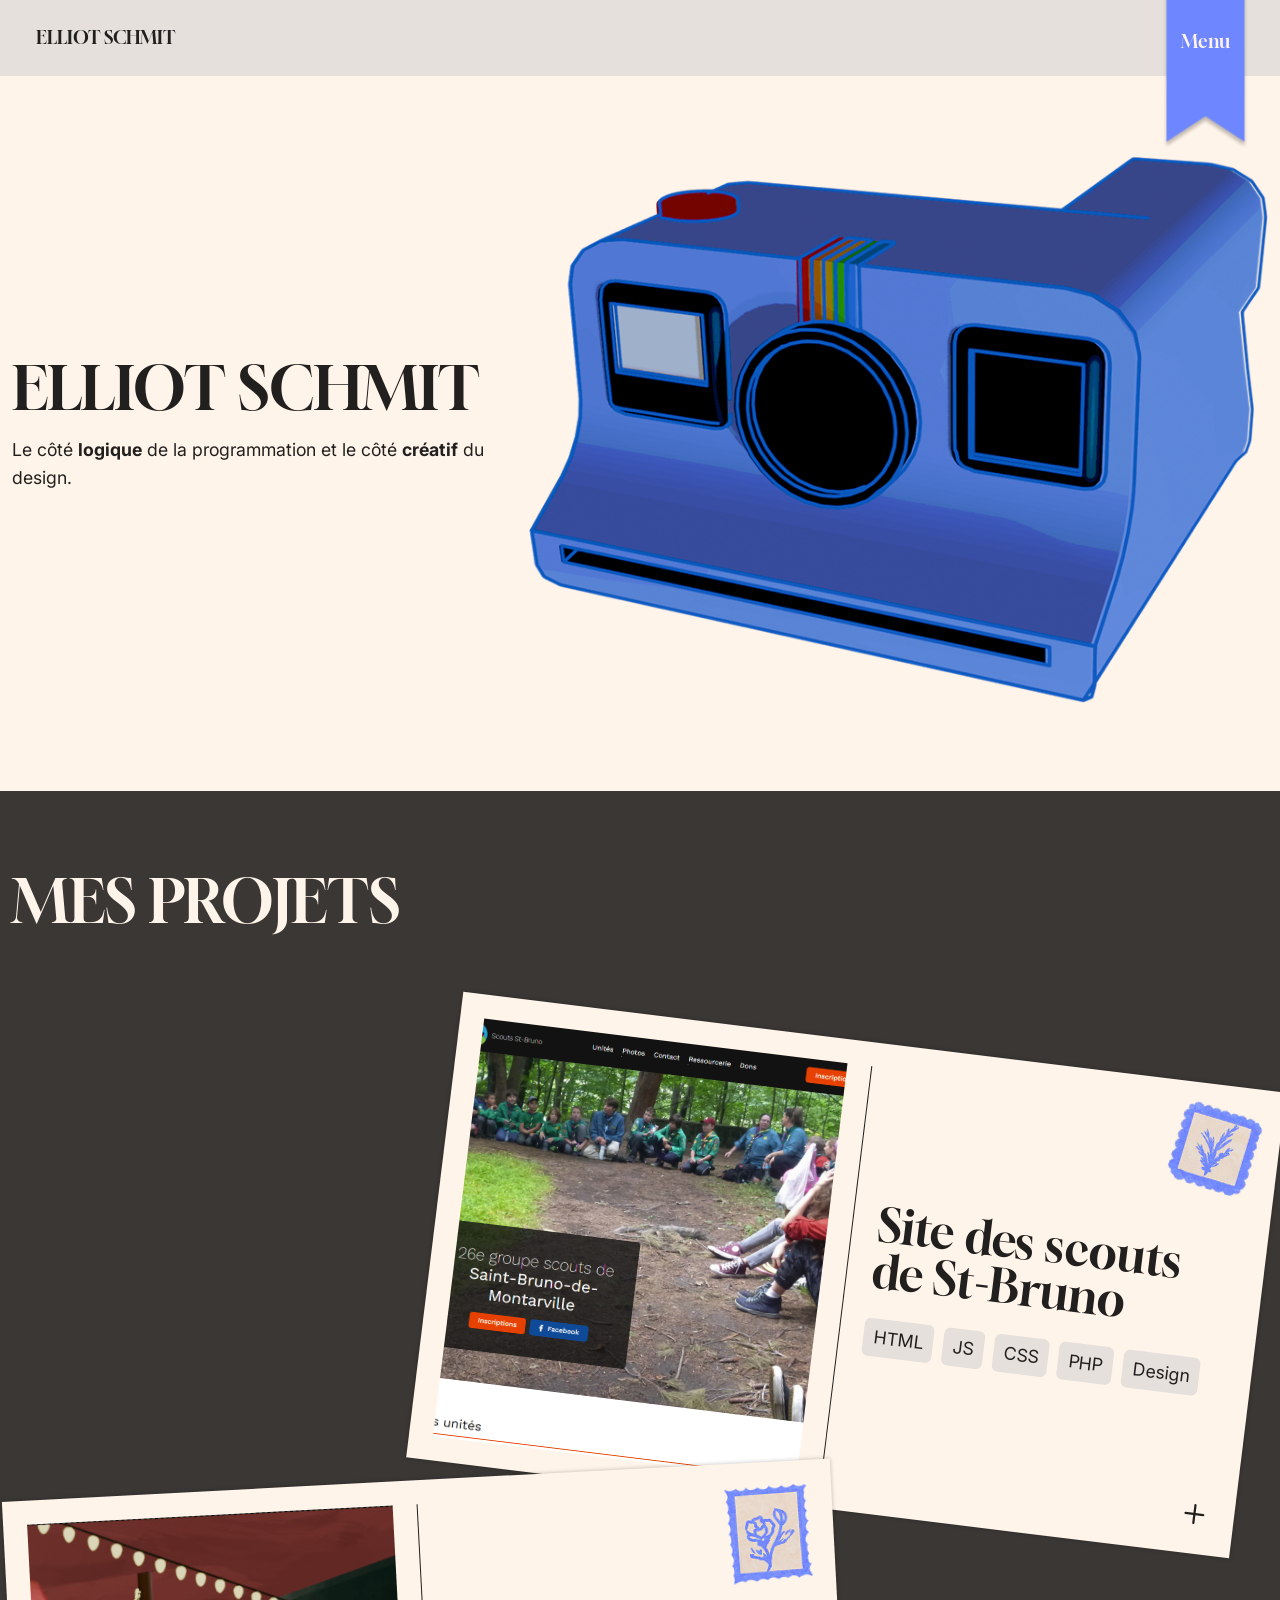
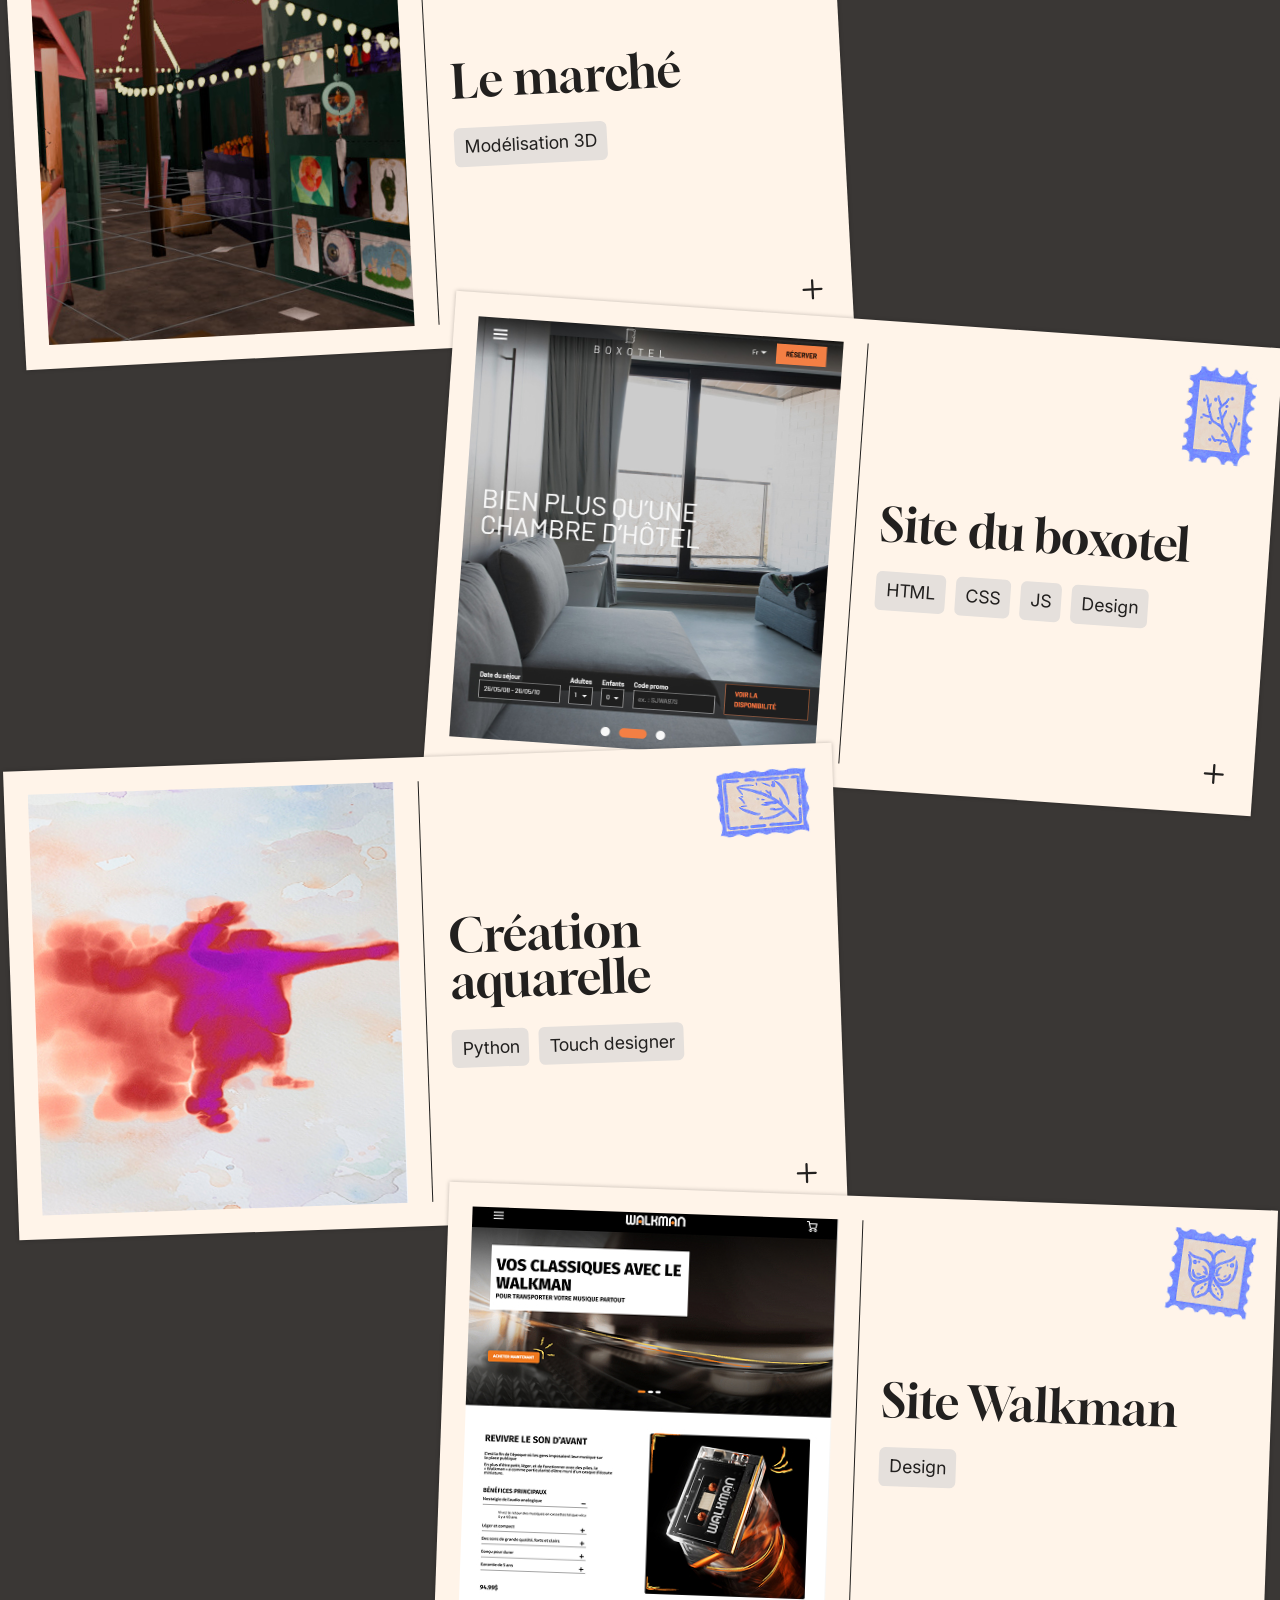
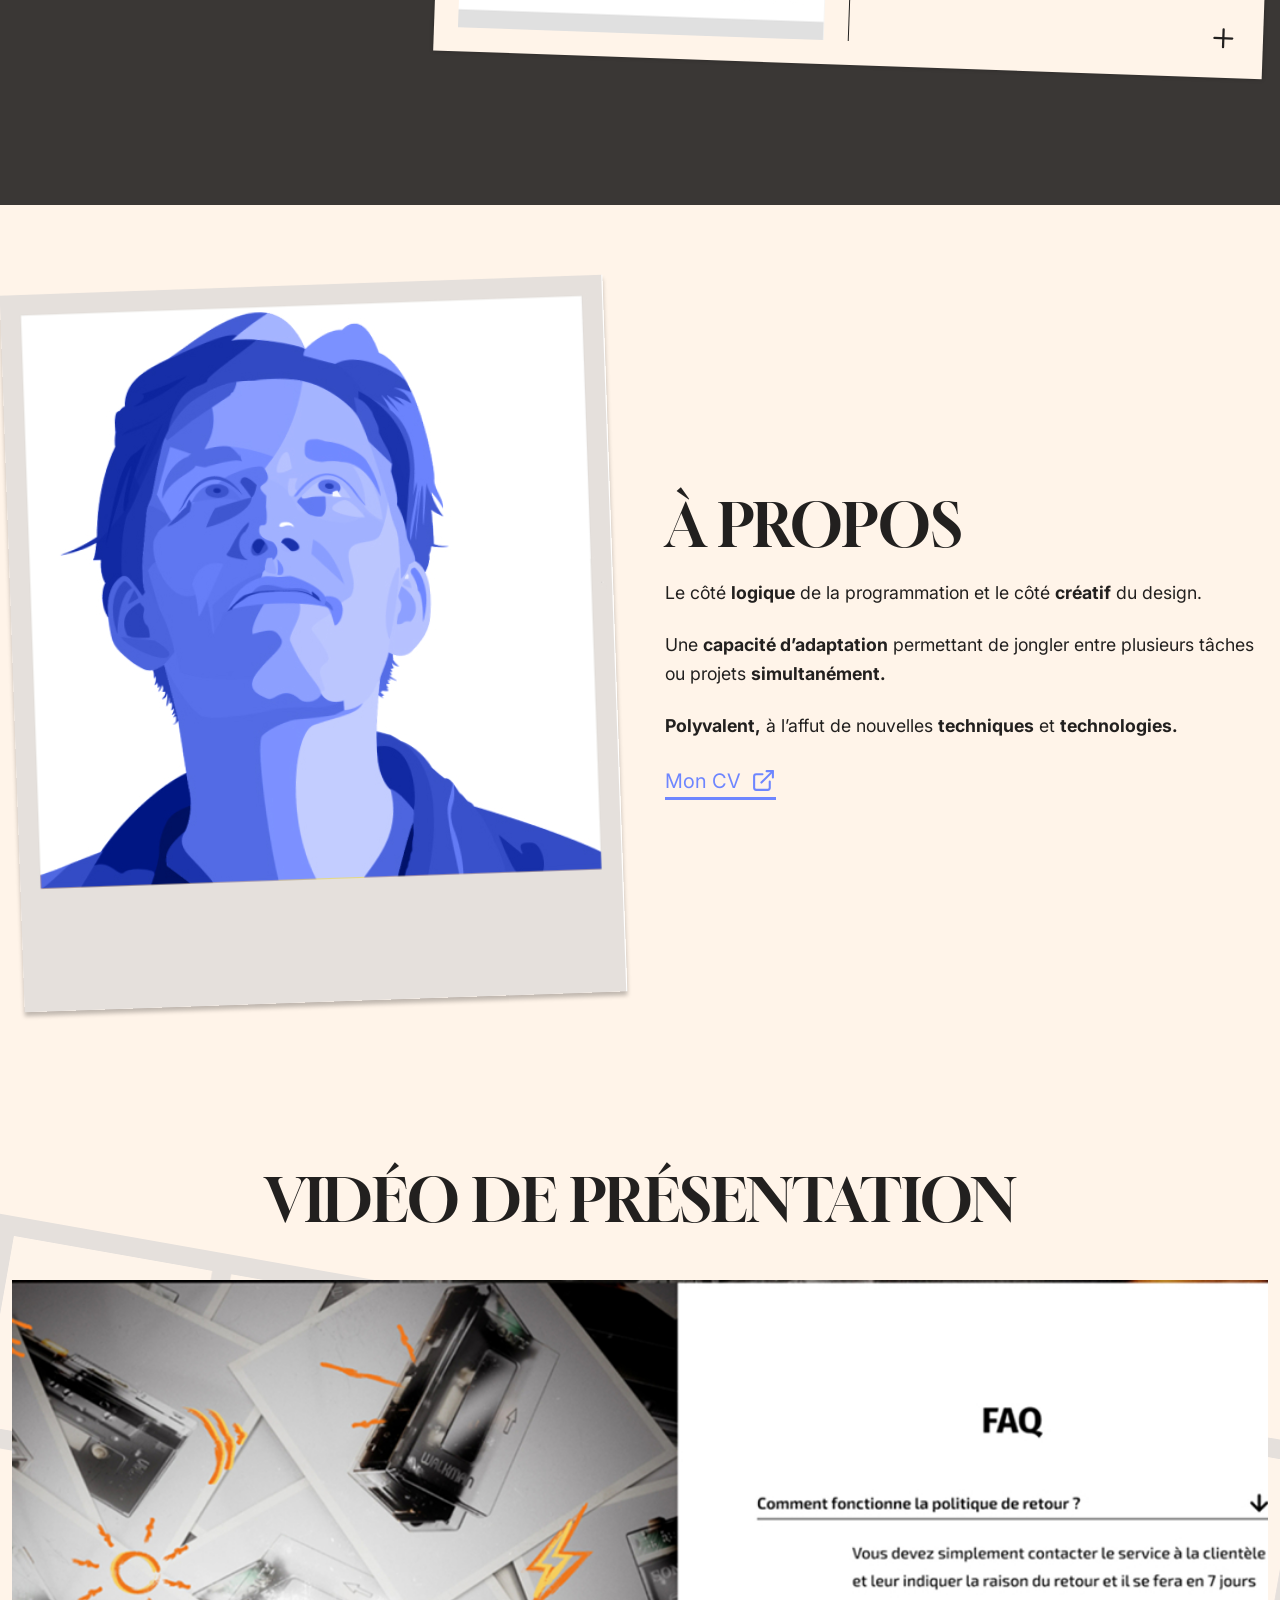
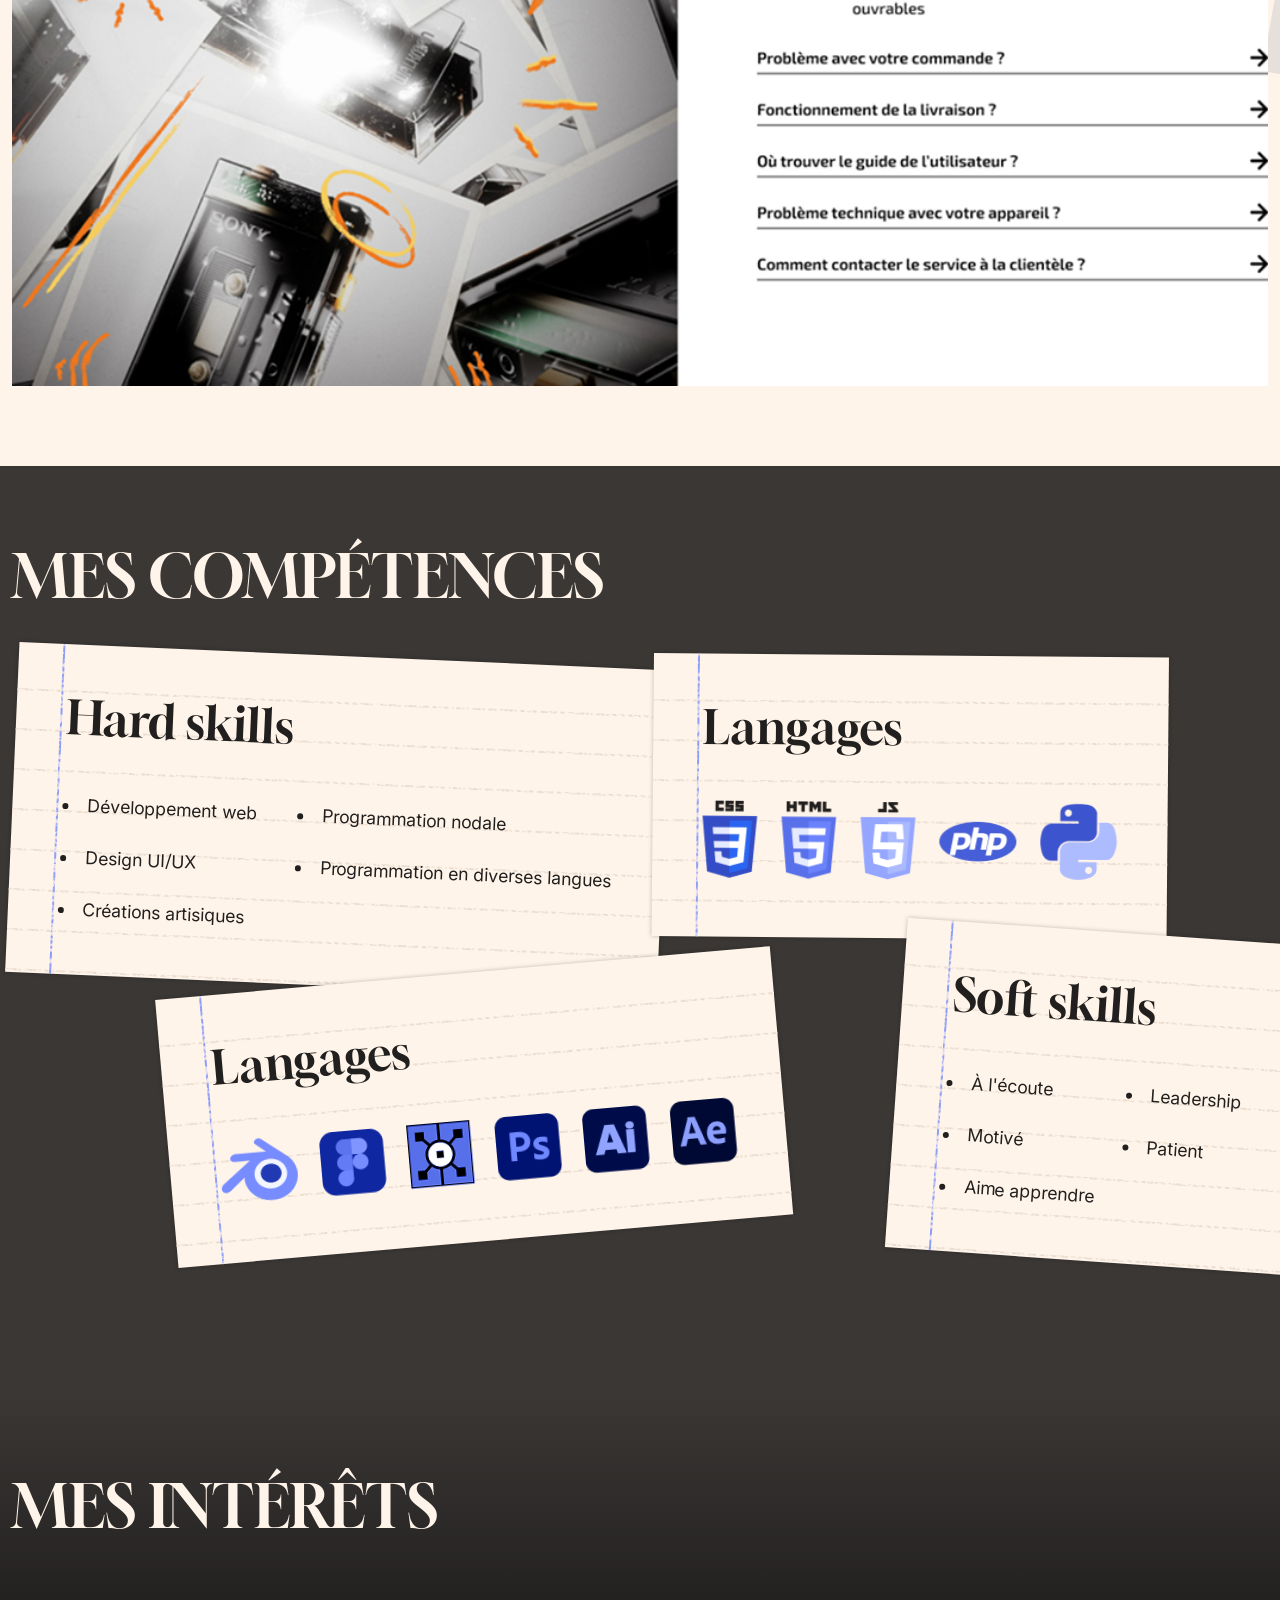
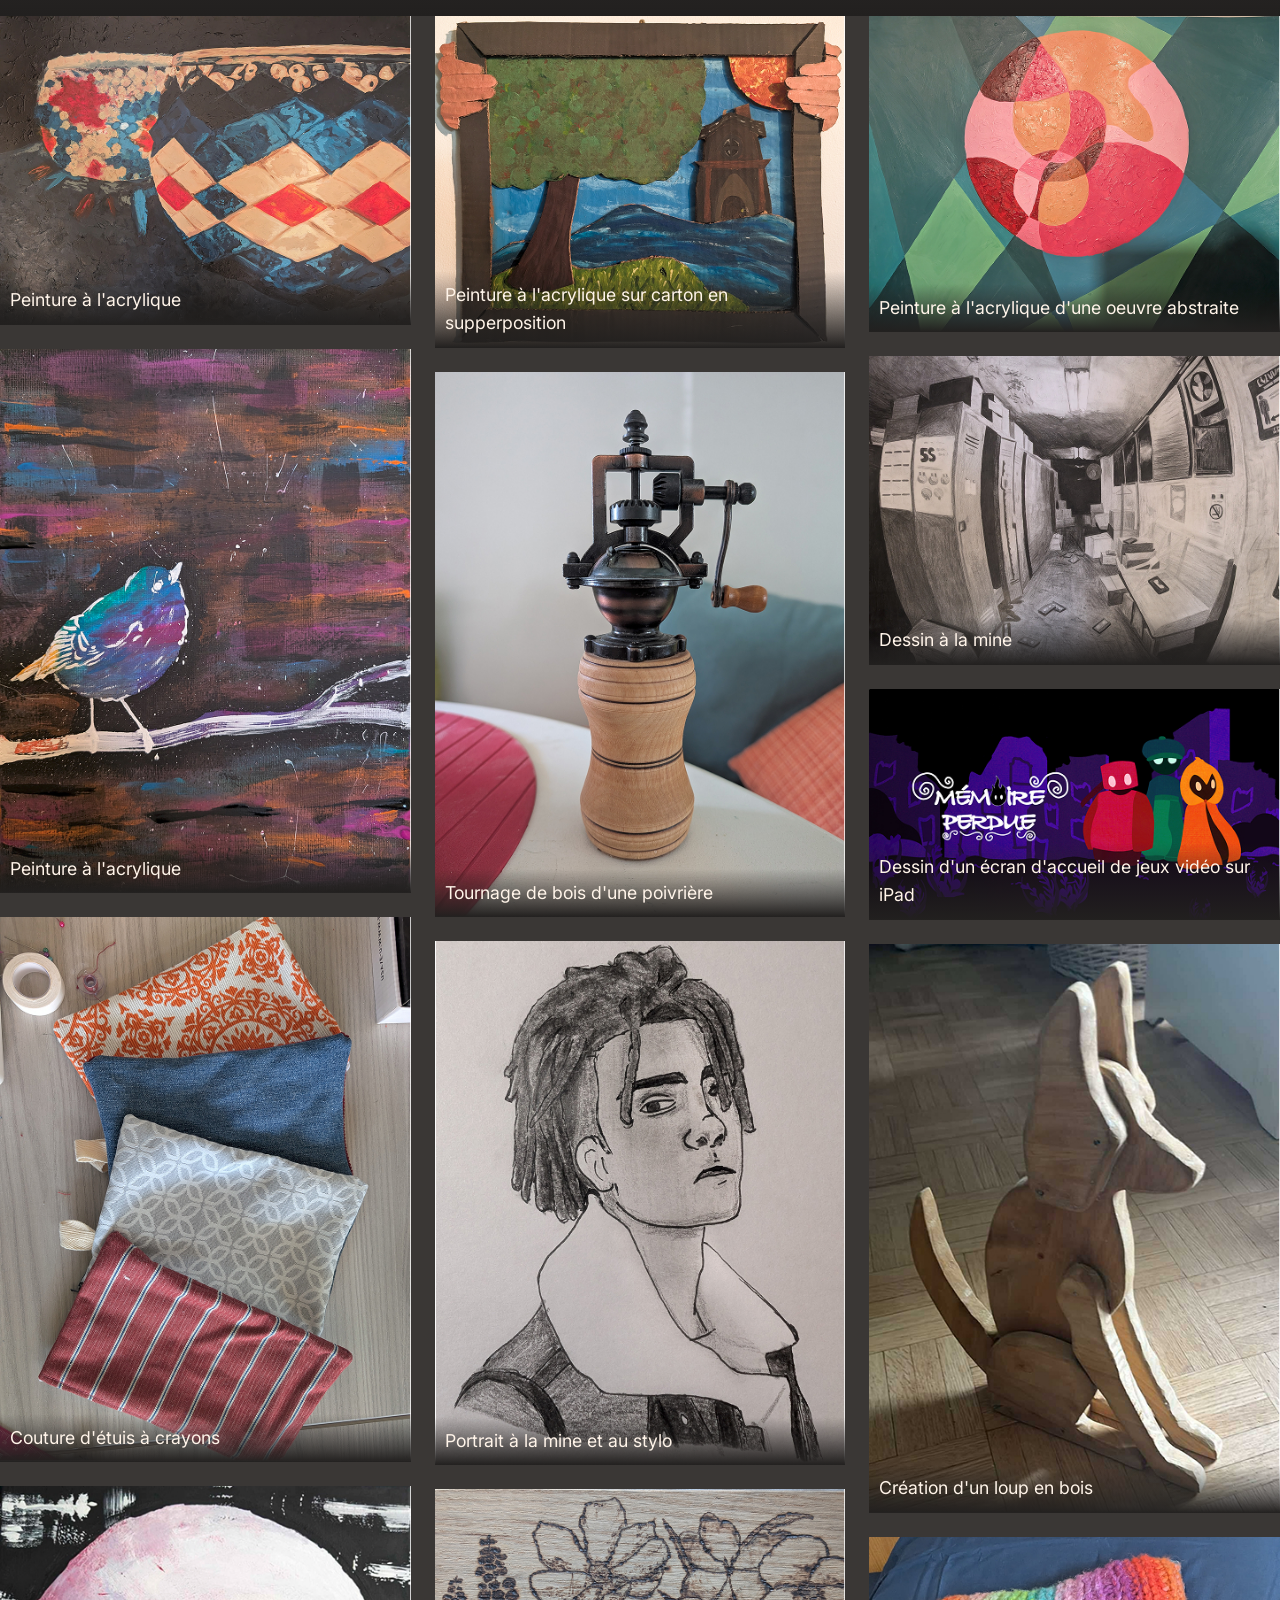
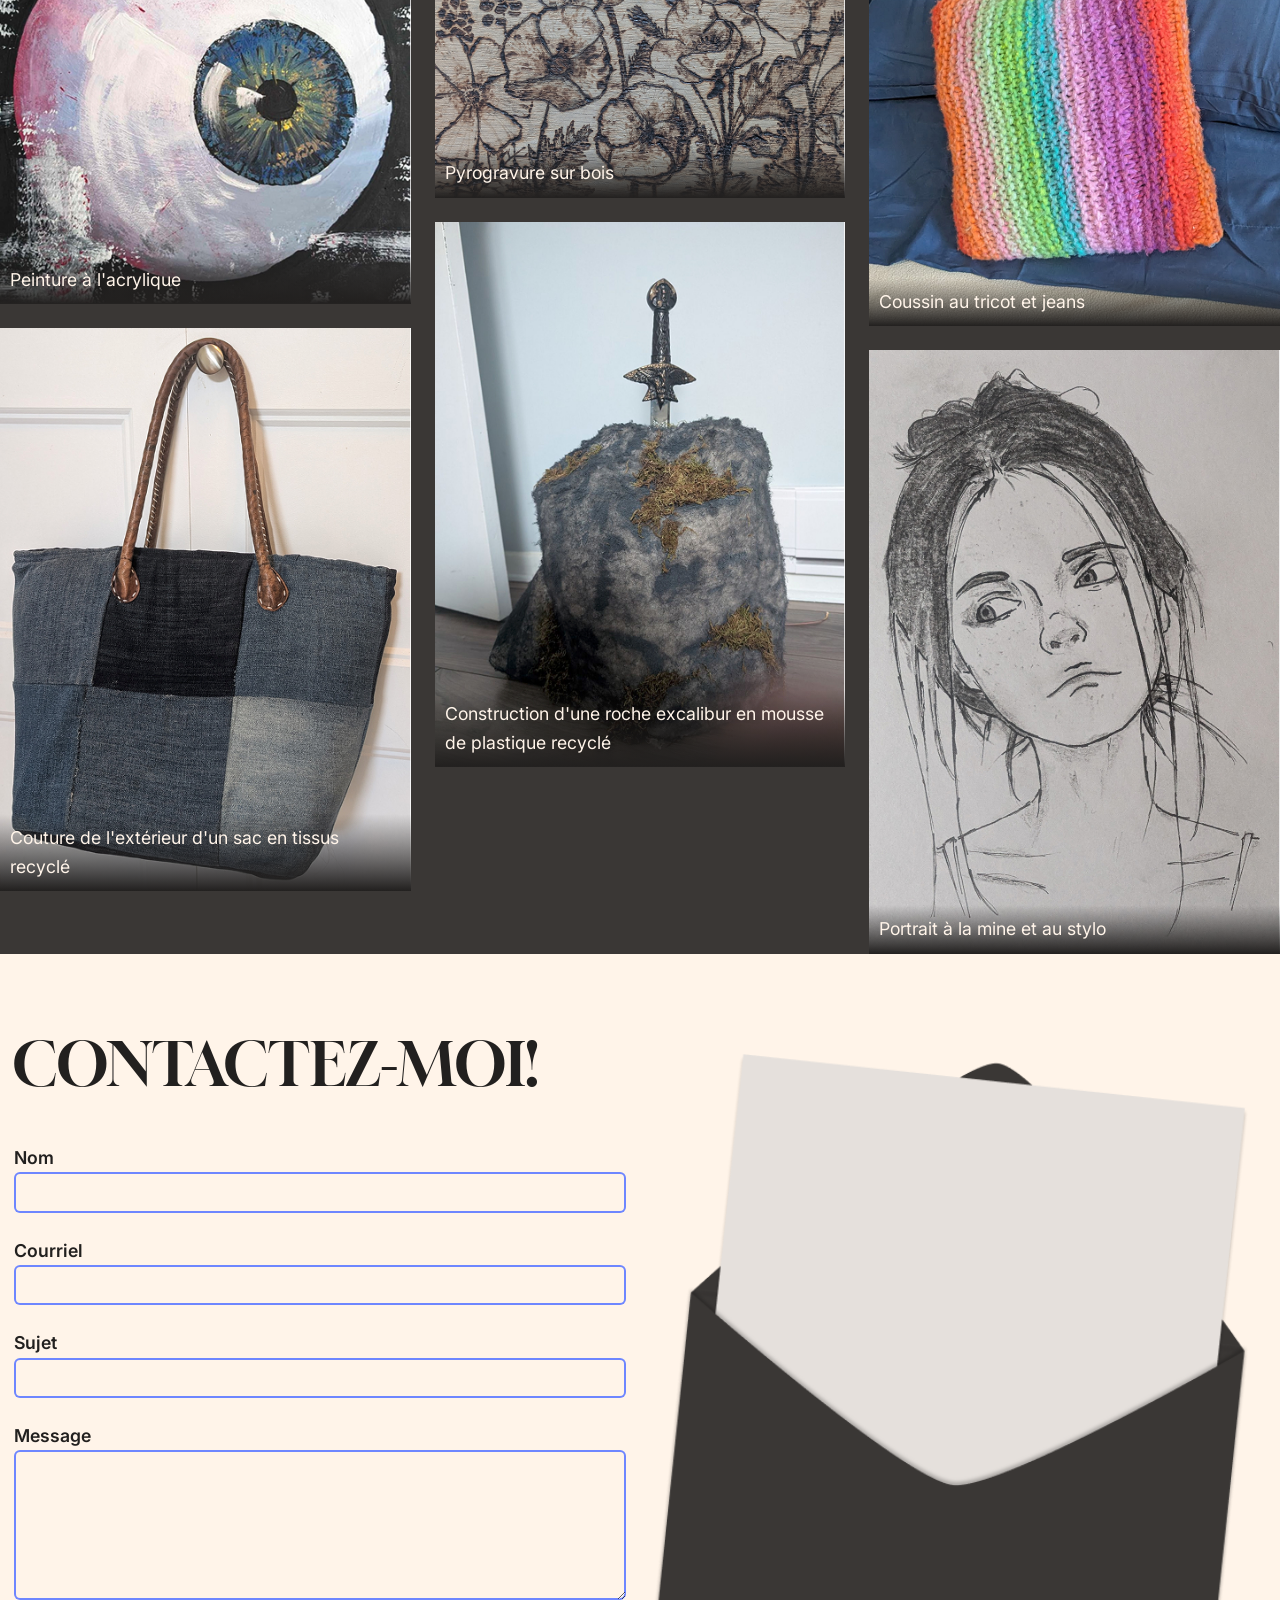
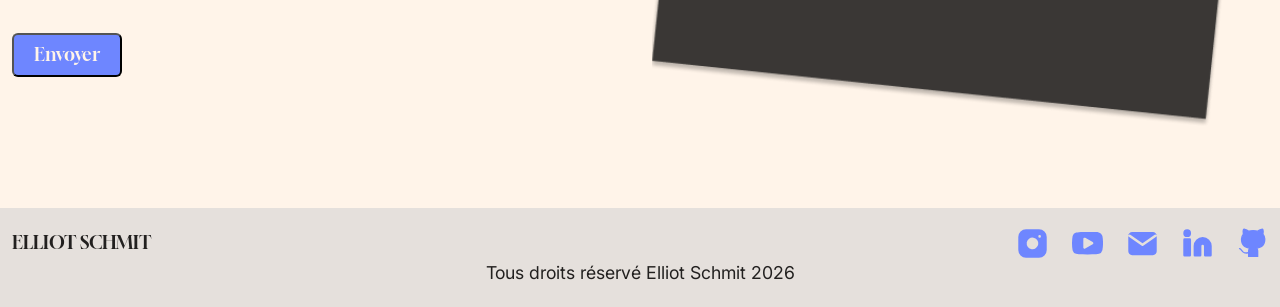
==== index.html @ b9d84710 "site alpha" ====
<!DOCTYPE html>
<html lang="fr">

<head>
    <meta charset="utf-8" />
    <meta name="viewport" content="width=device-width, initial-scale=1.0" />
    <title>Elliot Schmit</title>

    <link rel="stylesheet" href="styles/main.css" />

    <script src="scripts/main.js" defer></script>
</head>

<body>
    <header class="header" data-component="Header" data-header="fromTop">
        <div class="wrapper">
            <a href="index.html" class="logo">Elliot Schmit</a>

            <nav class="nav-primary">
                <ul class="nav">
                    <li>
                        <a href="index.html" class="nav-primary__item">Accueil</a>
                    </li>
                    <li>
                        <a href="index.html#projets" class="nav-primary__item">Mes projets</a>
                    </li>
                    <li>
                        <a href="index.html#apropos" class="nav-primary__item">À propos</a>
                    </li>

                    <li>
                        <ul class="socials">
                            <li>
                                <a href="https://www.instagram.com/elliotschmit/" target="_blank">
                                    <svg class="icon">
                                        <use href="#icon-instagram"></use>
                                    </svg>
                                    Instagram
                                </a>
                            </li>
                            <li>
                                <a href="https://youtube.com/@elliotschmit?si=RR1Z4JjvS5XWAOOx" target="_blank">
                                    <svg class="icon">
                                        <use href="#icon-youtube"></use>
                                    </svg>
                                    Youtube
                                </a>
                            </li>
                            <li>
                                <a href="https://github.com/ElliotSchmit" target="_blank">
                                    <svg class="icon">
                                        <use href="#icon-github"></use>
                                    </svg>
                                    Github
                                </a>
                            </li>
                            <li>
                                <a href="https://www.linkedin.com/in/elliot-schmit-5372b1441/" target="_blank">
                                    <svg class="icon">
                                        <use href="#icon-linkedin"></use>
                                    </svg>
                                    Linkedin
                                </a>
                            </li>
                        </ul>
                    </li>
                </ul>

                <button class="header__toggle js-toggle">
                    <div class="toggle__media">

                        <img src="assets/images/menu.png" alt="">
                    </div>
                    <div class="toggle__content">
                        <p>Menu</p>
                    </div>
                </button>
            </nav>

        </div>
    </header>
    <section class="section hero">
        <div class="wrapper">
            <div class="hero__content">
                <h1>Elliot Schmit</h1>

                <p>
                    Le côté
                    <b>logique</b>
                    de la programmation et le côté
                    <b>créatif</b>
                    du design.
                </p>
            </div>

            <div class="hero__media">
                <img src="assets/images/hero.png" alt="" />
            </div>
        </div>
    </section>

    <section id="projets" class="section section-dark projets">
        <div class="wrapper">
            <h1>Mes projets</h1>

            <div class="cards">
                <a href="#" class="card">
                    <div class="card__media">
                        <img src="assets/images/scouts-thumbnail.jpeg" alt="" />
                    </div>
                    <div class="card__content">
                        <img class="timbre" src="assets/images/timbre-1.png" alt="" />

                        <h2>Site des scouts de St-Bruno</h2>
                        <ul class="categories">
                            <li>HTML</li>
                            <li>JS</li>
                            <li>CSS</li>
                            <li>PHP</li>
                            <li>Design</li>
                        </ul>

                        <svg class="icon icon--lg">
                            <use href="#icon-plus"></use>
                        </svg>
                    </div>
                </a>

                <a href="#" class="card">
                    <div class="card__media">
                        <img src="assets/images/marche-thumbnail.jpeg" alt="" />
                    </div>
                    <div class="card__content">
                        <img class="timbre" src="assets/images/timbre-2.png" alt="" />

                        <h2>Le marché</h2>
                        <ul class="categories">
                            <li>Modélisation 3D</li>
                        </ul>

                        <svg class="icon icon--lg">
                            <use href="#icon-plus"></use>
                        </svg>
                    </div>
                </a>

                <a href="boxotel.html" class="card">
                    <div class="card__media">
                        <img src="assets/images/boxotel-thumbnail.jpeg" alt="" />
                    </div>
                    <div class="card__content">
                        <img class="timbre" src="assets/images/timbre-3.png" alt="" />

                        <h2>Site du boxotel</h2>
                        <ul class="categories">
                            <li>HTML</li>
                            <li>CSS</li>
                            <li>JS</li>
                            <li>Design</li>
                        </ul>

                        <svg class="icon icon--lg">
                            <use href="#icon-plus"></use>
                        </svg>
                    </div>
                </a>

                <a href="#" class="card">
                    <div class="card__media">
                        <img src="assets/images/aquarelle-thumbnail.jpg" alt="" />
                    </div>
                    <div class="card__content">
                        <img class="timbre" src="assets/images/timbre-4.png" alt="" />

                        <h2>Création aquarelle</h2>
                        <ul class="categories">
                            <li>Python</li>
                            <li>Touch designer</li>
                        </ul>

                        <svg class="icon icon--lg">
                            <use href="#icon-plus"></use>
                        </svg>
                    </div>
                </a>

                <a href="#" class="card">
                    <div class="card__media">
                        <img src="assets/images/walkman-thumbnail.jpg" alt="" />
                    </div>
                    <div class="card__content">
                        <img class="timbre" src="assets/images/timbre-5.png" alt="" />

                        <h2>Site Walkman</h2>
                        <ul class="categories">
                            <li>Design</li>
                        </ul>

                        <svg class="icon icon--lg">
                            <use href="#icon-plus"></use>
                        </svg>
                    </div>
                </a>
            </div>
        </div>
    </section>

    <section id="apropos" class="section apropos">
        <div class="wrapper">
            <div class="apropos__media">
                <img src="assets/images/apropos.jpg" alt="" />
            </div>
            <div class="apropos__content">
                <h1>À propos</h1>
                <p>
                    Le côté
                    <b>logique</b>
                    de la programmation et le côté
                    <b>créatif</b>
                    du design.
                </p>
                <p>
                    Une
                    <b>capacité d’adaptation</b>
                    permettant de jongler entre plusieurs tâches ou projets
                    <b>simultanément.</b>
                </p>
                <p>
                    <b>Polyvalent,</b>
                    à l’affut de nouvelles
                    <b>techniques</b>
                    et
                    <b>technologies.</b>
                </p>

                <a href="assets/documents/cv-elliot-schmit.pdf" download target="_blank" class="link">
                    Mon CV
                    <svg class="icon icon--md">
                        <use href="#icon-external-link"></use>
                    </svg>
                </a>
            </div>
        </div>
    </section>

    <section class="section presentation">
        <div class="wrapper">
            <h1>Vidéo de présentation</h1>
            <div class="video" data-component="YouTube" data-video-id="Em124IdaC-M">
                <div class="video__media js-video">
                    <img class="js-poster" src="assets/images/presentation.jpg" alt="Vidéo de présentation" />

                    <svg class="icon icon--xl">
                        <use href="#icon-play"></use>
                    </svg>
                </div>
            </div>
        </div>
        <img class="film" src="assets/images/film.jpg" alt="" />
    </section>

    <section class="section section-dark competences">
        <div class="wrapper">
            <h1>Mes compétences</h1>

            <div class="cards">
                <div class="card">
                    <h2>Hard skills</h2>
                    <ul>
                        <li>Développement web</li>
                        <li>Programmation nodale</li>
                        <li>Design UI/UX</li>
                        <li>Programmation en diverses langues</li>
                        <li>Créations artisiques</li>
                    </ul>
                </div>

                <div class="card">
                    <h2>Langages</h2>
                    <ul>
                        <li><img src="assets/images/css.png" alt="Css" /></li>
                        <li><img src="assets/images/html.png" alt="Html" /></li>
                        <li><img src="assets/images/js.png" alt="Js" /></li>
                        <li><img src="assets/images/php.png" alt="Php" /></li>
                        <li><img src="assets/images/python.png" alt="Python" /></li>
                    </ul>
                </div>

                <div class="card">
                    <h2>Langages</h2>
                    <ul>
                        <li><img src="assets/images/blender.png" alt="Blender" /></li>
                        <li><img src="assets/images/figma.png" alt="Figma" /></li>
                        <li><img src="assets/images/touchdesigner.png" alt="Touch Designer" /></li>
                        <li><img src="assets/images/photoshop.png" alt="Photoshop" /></li>
                        <li><img src="assets/images/illustrator.png" alt="Illustrator" /></li>
                        <li><img src="assets/images/aftereffects.png" alt="After effects" /></li>
                    </ul>
                </div>

                <div class="card">
                    <h2>Soft skills</h2>
                    <ul>
                        <li>À l'écoute</li>
                        <li>Leadership</li>
                        <li>Motivé</li>
                        <li>Patient</li>
                        <li>Aime apprendre</li>
                    </ul>
                </div>
            </div>
        </div>
    </section>

    <section class="section-dark interets">
        <div class="section interets__content">
            <div class="wrapper">
                <h1>Mes intérêts</h1>
            </div>
        </div>

        <div class="oeuvres-grid">
            <div class="oeuvres-col">
                <div class="oeuvre">
                    <img src="assets/images/chandelles.jpg" alt="Chandelles en mosaïques" />
                    <p>Peinture à l'acrylique</p>
                </div>
                <div class="oeuvre">
                    <img src="assets/images/oiseau.jpg" alt="Oiseau" />
                    <p>Peinture à l'acrylique</p>
                </div>
                <div class="oeuvre">
                    <img src="assets/images/etuis.jpg" alt="" />
                    <p>Couture d'étuis à crayons</p>
                </div>
                <div class="oeuvre">
                    <img src="assets/images/oeil.jpg" alt="Oeil" />
                    <p>Peinture à l'acrylique</p>
                </div>
                <div class="oeuvre">
                    <img src="assets/images/sac.jpg" alt="" />
                    <p>Couture de l'extérieur d'un sac en tissus recyclé</p>
                </div>
            </div>
            <div class="oeuvres-col">
                <div class="oeuvre">
                    <img src="assets/images/abre.jpg" alt="Arbre, eau et maison" />
                    <p>Peinture à l'acrylique sur carton en supperposition</p>
                </div>
                <div class="oeuvre">
                    <img src="assets/images/poivriere.jpg" alt="" />
                    <p>Tournage de bois d'une poivrière</p>
                </div>
                <div class="oeuvre">
                    <img src="assets/images/portrait1.jpg" alt="" />
                    <p>Portrait à la mine et au stylo</p>
                </div>
                <div class="oeuvre">
                    <img src="assets/images/fleurs.jpg" alt="Quelques fleurs" />
                    <p>Pyrogravure sur bois</p>
                </div>
                <div class="oeuvre">
                    <img src="assets/images/excalibur.jpg" alt="" />
                    <p>Construction d'une roche excalibur en mousse de plastique recyclé</p>
                </div>
            </div>
            <div class="oeuvres-col">
                <div class="oeuvre">
                    <img src="assets/images/abstraite.jpg" alt="" />
                    <p>Peinture à l'acrylique d'une oeuvre abstraite</p>
                </div>
                <div class="oeuvre">
                    <img src="assets/images/corridor.jpg" alt="Corridor d'école avec effet judas" />
                    <p>Dessin à la mine</p>
                </div>
                <div class="oeuvre">
                    <img src="assets/images/memoire-perdue.jpg" alt="Personnages et fond ville abandonée" />
                    <p>Dessin d'un écran d'accueil de jeux vidéo sur iPad</p>
                </div>
                <div class="oeuvre">
                    <img src="assets/images/loup.jpg" alt="" />
                    <p>Création d'un loup en bois</p>
                </div>
                <div class="oeuvre">
                    <img src="assets/images/coussin.jpg" alt="" />
                    <p>Coussin au tricot et jeans</p>
                </div>
                <div class="oeuvre">
                    <img src="assets/images/portrait2.jpg" alt="" />
                    <p>Portrait à la mine et au stylo</p>
                </div>
            </div>
        </div>
    </section>

    <section class="section contact">
        <div class="wrapper">
            <div class="contact__content">
                <h1>Contactez-moi!</h1>

                <form action="mailto:schmit0709@gmail.com" method="post" class="form" autocomplete="off" data-component="Form">
                    <div class="form__body">
                        <fieldset class="grid">
                            <div class="input">
                                <label class="input__label" for="fullname">Nom</label>
                                <p class="input__error">Veuillez remplir ce champ</p>
                                <input class="input__element" type="text" name="fullname" id="fullname" required />
                            </div>
                            <div class="input">
                                <label class="input__label" for="email">Courriel</label>
                                <p class="input__error">Ce format n'est pas valide</p>
                                <input class="input__element" type="email" name="email" id="email" required />
                            </div>
                            <div class="input">
                                <label class="input__label" for="subject">Sujet</label>
                                <p class="input__error">Veuillez remplir ce champ</p>
                                <input class="input__element" type="text" name="subject" id="subject" required />
                            </div>
                            <div class="input textarea u-grid-fullwidth">
                                <label class="input__label" for="comment">Message</label>
                                <p class="input__error">Veuillez remplir ce champ</p>
                                <textarea class="input__element" name="comment" id="comment" required></textarea>
                            </div>
                        </fieldset>

                        <div class="form__confirmation">
                            <p>Votre formulaire a bien été envoyé.</p>
                        </div>

                        <footer class="form__footer">
                            <button class="btn">Envoyer</button>
                        </footer>
                    </div>
                </form>
            </div>
            <div class="contact__media">
                <img src="assets/images/envelope.png" alt="" />
            </div>
        </div>
    </section>

    <footer class="footer">
        <div class="wrapper">
            <div class="footer__content">
                <a href="index.html" class="logo">Elliot Schmit</a>
                <ul class="socials">
                    <li><a href="https://www.instagram.com/elliotschmit/" target="_blank"><svg class="icon icon--lg">
                                <use href="#icon-instagram"></use>
                            </svg></a></li>
                    <li><a href="https://youtube.com/@elliotschmit?si=RR1Z4JjvS5XWAOOx" target="_blank"><svg class="icon icon--lg">
                                <use href="#icon-youtube"></use>
                            </svg></a></li>
                    <li><a href="mailto:schmit0709@gmail.com"><svg class="icon icon--lg">
                                <use href="#icon-mail"></use>
                            </svg></a></li>
                    <li><a href="https://www.linkedin.com/in/elliot-schmit-5372b1441/" target="_blank"><svg class="icon icon--lg">
                                <use href="#icon-linkedin"></use>
                            </svg></a></li>
                    <li><a href="https://github.com/ElliotSchmit" target="_blank"><svg class="icon icon--lg">
                                <use href="#icon-github"></use>
                            </svg></a></li>
                </ul>
            </div>

            <p>Tous droits réservé Elliot Schmit 2026</p>
        </div>
    </footer>

</body>

</html>
---- styles/main.css ----
@charset "UTF-8";
@import url("https://fonts.googleapis.com/css2?family=Gloock&family=Inter:ital,opsz,wght@0,14..32,100..900;1,14..32,100..900&display=swap");
/* ==========================================================================
   cover / tools
   ========================================================================== */
/* ==========================================================================
   cover / typo
   ========================================================================== */
/* ==========================================================================
   COLORS / SETTINGS
   ========================================================================== */
:root {
  --color-white: #fff4e9;
  --color-black: #22201f;
  --color-primary: #6e86ff;
  --color-bg-dark: #3a3735;
  --color-bg-secondary: #e5e0dc;
}

/* ==========================================================================
   easing / settings
   ========================================================================== */
/* ==========================================================================
   FONTS / SETTINGS
   ========================================================================== */
:root {
  --font-primary: 'Inter', sans-serif;
  --font-secondary: 'Gloock', serif;
  --font-size-content: clamp(1rem, 0.21vw + 0.94rem, 1.13rem);
  --font-size-h1: clamp(2.5rem, 2.5vw + 1.75rem, 4rem);
  --font-size-h2: clamp(1.88rem, 2.08vw + 1.25rem, 3.13rem);
}

/* ==========================================================================
   DIMENSIONS / SETTINGS
   ========================================================================== */
:root {
  --spacing-xs: 5px;
  --spacing-sm: 10px;
  --spacing-md: 24px;
  --spacing-lg: 50px;
  --spacing-xl: 100px;
  --spacing-xxl: 220px;
}

/*! normalize.css v8.0.1 | MIT License | github.com/necolas/normalize.css */
/* Document
   ========================================================================== */
/**
 * 1. Correct the line height in all browsers.
 * 2. Prevent adjustments of font size after orientation changes in iOS.
 */
html {
  line-height: 1.15; /* 1 */
  -webkit-text-size-adjust: 100%; /* 2 */
}

/* Sections
     ========================================================================== */
/**
   * Remove the margin in all browsers.
   */
body {
  margin: 0;
}

/**
   * Render the `main` element consistently in IE.
   */
main {
  display: block;
}

/**
   * Correct the font size and margin on `h1` elements within `section` and
   * `article` contexts in Chrome, Firefox, and Safari.
   */
h1 {
  font-size: 2em;
  margin: 0.67em 0;
}

/* Grouping content
     ========================================================================== */
/**
   * 1. Add the correct box sizing in Firefox.
   * 2. Show the overflow in Edge and IE.
   */
hr {
  box-sizing: content-box; /* 1 */
  height: 0; /* 1 */
  overflow: visible; /* 2 */
}

/**
   * 1. Correct the inheritance and scaling of font size in all browsers.
   * 2. Correct the odd `em` font sizing in all browsers.
   */
pre {
  font-family: monospace, monospace; /* 1 */
  font-size: 1em; /* 2 */
}

/* Text-level semantics
     ========================================================================== */
/**
   * Remove the gray background on active links in IE 10.
   */
a {
  background-color: transparent;
}

/**
   * 1. Remove the bottom border in Chrome 57-
   * 2. Add the correct text decoration in Chrome, Edge, IE, Opera, and Safari.
   */
abbr[title] {
  border-bottom: none; /* 1 */
  text-decoration: underline; /* 2 */
  -webkit-text-decoration: underline dotted;
          text-decoration: underline dotted; /* 2 */
}

/**
   * Add the correct font weight in Chrome, Edge, and Safari.
   */
b,
strong {
  font-weight: bolder;
}

/**
   * 1. Correct the inheritance and scaling of font size in all browsers.
   * 2. Correct the odd `em` font sizing in all browsers.
   */
code,
kbd,
samp {
  font-family: monospace, monospace; /* 1 */
  font-size: 1em; /* 2 */
}

/**
   * Add the correct font size in all browsers.
   */
small {
  font-size: 80%;
}

/**
   * Prevent `sub` and `sup` elements from affecting the line height in
   * all browsers.
   */
sub,
sup {
  font-size: 75%;
  line-height: 0;
  position: relative;
  vertical-align: baseline;
}

sub {
  bottom: -0.25em;
}

sup {
  top: -0.5em;
}

/* Embedded content
     ========================================================================== */
/**
   * Remove the border on images inside links in IE 10.
   */
img {
  border-style: none;
}

/* Forms
     ========================================================================== */
/**
   * 1. Change the font styles in all browsers.
   * 2. Remove the margin in Firefox and Safari.
   */
button,
input,
optgroup,
select,
textarea {
  font-family: inherit; /* 1 */
  font-size: 100%; /* 1 */
  line-height: 1.15; /* 1 */
  margin: 0; /* 2 */
}

/**
   * Show the overflow in IE.
   * 1. Show the overflow in Edge.
   */
button,
input {
  /* 1 */
  overflow: visible;
}

/**
   * Remove the inheritance of text transform in Edge, Firefox, and IE.
   * 1. Remove the inheritance of text transform in Firefox.
   */
button,
select {
  /* 1 */
  text-transform: none;
}

/**
   * Correct the inability to style clickable types in iOS and Safari.
   */
button,
[type=button],
[type=reset],
[type=submit] {
  -webkit-appearance: button;
}

/**
   * Remove the inner border and padding in Firefox.
   */
button::-moz-focus-inner,
[type=button]::-moz-focus-inner,
[type=reset]::-moz-focus-inner,
[type=submit]::-moz-focus-inner {
  border-style: none;
  padding: 0;
}

/**
   * Restore the focus styles unset by the previous rule.
   */
button:-moz-focusring,
[type=button]:-moz-focusring,
[type=reset]:-moz-focusring,
[type=submit]:-moz-focusring {
  outline: 1px dotted ButtonText;
}

/**
   * Correct the padding in Firefox.
   */
fieldset {
  padding: 0.35em 0.75em 0.625em;
}

/**
   * 1. Correct the text wrapping in Edge and IE.
   * 2. Correct the color inheritance from `fieldset` elements in IE.
   * 3. Remove the padding so developers are not caught out when they zero out
   *    `fieldset` elements in all browsers.
   */
legend {
  box-sizing: border-box; /* 1 */
  color: inherit; /* 2 */
  display: table; /* 1 */
  max-width: 100%; /* 1 */
  padding: 0; /* 3 */
  white-space: normal; /* 1 */
}

/**
   * Add the correct vertical alignment in Chrome, Firefox, and Opera.
   */
progress {
  vertical-align: baseline;
}

/**
   * Remove the default vertical scrollbar in IE 10+.
   */
textarea {
  overflow: auto;
}

/**
   * 1. Add the correct box sizing in IE 10.
   * 2. Remove the padding in IE 10.
   */
[type=checkbox],
[type=radio] {
  box-sizing: border-box; /* 1 */
  padding: 0; /* 2 */
}

/**
   * Correct the cursor style of increment and decrement buttons in Chrome.
   */
[type=number]::-webkit-inner-spin-button,
[type=number]::-webkit-outer-spin-button {
  height: auto;
}

/**
   * 1. Correct the odd appearance in Chrome and Safari.
   * 2. Correct the outline style in Safari.
   */
[type=search] {
  -webkit-appearance: textfield; /* 1 */
  outline-offset: -2px; /* 2 */
}

/**
   * Remove the inner padding in Chrome and Safari on macOS.
   */
[type=search]::-webkit-search-decoration {
  -webkit-appearance: none;
}

/**
   * 1. Correct the inability to style clickable types in iOS and Safari.
   * 2. Change font properties to `inherit` in Safari.
   */
::-webkit-file-upload-button {
  -webkit-appearance: button; /* 1 */
  font: inherit; /* 2 */
}

/* Interactive
     ========================================================================== */
/*
   * Add the correct display in Edge, IE 10+, and Firefox.
   */
details {
  display: block;
}

/*
   * Add the correct display in all browsers.
   */
summary {
  display: list-item;
}

/* Misc
     ========================================================================== */
/**
   * Add the correct display in IE 10+.
   */
template {
  display: none;
}

/**
   * Add the correct display in IE 10.
   */
[hidden] {
  display: none;
}

/* ==========================================================================
   RESET / GENERIC
   ========================================================================== */
html {
  box-sizing: border-box;
}

*,
*:before,
*:after {
  box-sizing: inherit;
}

img {
  max-width: 100%;
}

.tt {
  align-items: center;
  color: var(--color-black);
  display: flex;
  height: 100vh;
  font: 800 75px/1.5 helvetica, sans-serif;
  justify-content: center;
  position: fixed;
  left: 0;
  margin: 0;
  top: 0;
  width: 100vw;
}

/* ==========================================================================
   BODY / ELEMENT
   Le body permet d'initialiser les propriétés générales de la page.
   Les éléments de la page vont hérités des propriétés inscrite dans body
   ========================================================================== */
body {
  background-color: var(--color-white);
  font-family: var(--font-primary);
  font-size: var(--font-size-content);
  color: var(--color-black);
  line-height: 1.6;
  overflow-x: hidden;
}

/* ==========================================================================
   HEADINGS / ELEMENT
   ========================================================================== */
h1,
h2,
h3,
h4,
h5,
h6 {
  font-family: var(--font-secondary);
  line-height: 100%;
  margin: 0;
  font-weight: 100;
}

h1,
.h1 {
  font-size: var(--font-size-h1);
  text-transform: uppercase;
}

h2 {
  font-size: var(--font-size-h2);
}

h3 {
  font-size: var(--font-size-h3);
}

h4 {
  font-size: var(--font-size-h4);
}

h5 {
  font-size: var(--font-size-h5);
}

h6 {
  font-size: var(--font-size-h6);
}

em {
  font-style: italic;
}

.subtitle {
  font-weight: 200;
  text-transform: uppercase;
  margin: 0;
}

.logo {
  font-family: var(--font-secondary);
  text-transform: uppercase;
}

/* ==========================================================================
   LINKS / ELEMENTS
   Style de base de tous les liens et bouton du site
   ========================================================================== */
a {
  color: inherit;
  text-decoration: none;
}

/* ==========================================================================
   WRAPPER / ELEMENT
   ========================================================================== */
.wrapper {
  max-width: 1440px;
  width: calc(100% - var(--spacing-md));
  margin: 0 auto;
}

.apprentissages .wrapper {
  display: grid;
  grid-template-columns: 1fr 1fr;
  align-items: center;
  gap: var(--spacing-md);
}

.apropos .wrapper {
  display: grid;
  grid-template-columns: 1fr 1fr;
  align-items: center;
  gap: var(--spacing-lg);
}

.apropos__media img {
  box-shadow: 0px 4px 4px 0px rgba(0, 0, 0, 0.25);
  transform: rotate(-2deg);
  width: 100%;
  height: 100%;
  -o-object-fit: cover;
     object-fit: cover;
}

.apropos__content {
  display: flex;
  flex-direction: column;
  gap: var(--spacing-md);
}
.apropos__content p {
  margin: 0;
}

.btn {
  color: var(--color-white);
  background: var(--color-primary);
  box-shadow: 0 0 0 1px rgb(110, 134, 255) inset;
  padding: 10px 20px;
  border-radius: 6px;
  font-family: var(--font-secondary);
  transition: all 0.3s cubic-bezier(0.19, 1, 0.22, 1);
}

.btn-secondary {
  color: var(--color-primary);
  background: transparent;
}

.link {
  color: var(--color-primary);
  display: flex;
  align-items: center;
  gap: var(--spacing-sm);
  border-bottom: 3px solid var(--color-primary);
  width: -moz-fit-content;
  width: fit-content;
  font-size: 1.25rem;
}

.hub .btn {
  font-family: var(--font-primary);
}
.hub .btn:hover {
  box-shadow: 0 0 0 3px rgb(110, 134, 255) inset;
  transform: translateX(5px);
}

.competences .cards {
  display: grid;
  grid-template-columns: 2fr 1.5fr;
  padding-top: var(--spacing-lg);
  justify-content: space-between;
}

.competences .card {
  background-color: var(--color-white);
  background-image: url("../assets/images/lines.png");
  background-position-x: -35px;
  color: var(--color-black);
  padding: 50px;
  width: -moz-fit-content;
  width: fit-content;
  height: -moz-fit-content;
  height: fit-content;
  box-shadow: 0px 0px 4px 0px rgba(0, 0, 0, 0.25);
}
.competences .card ul {
  display: grid;
  gap: var(--spacing-md);
  align-items: center;
  margin: 0;
  padding: 0;
  list-style-position: inside;
  padding-top: var(--spacing-lg);
}
.competences .card:nth-child(1) {
  transform: rotate(2.5deg);
}
.competences .card:nth-child(1) ul {
  grid-template-columns: 1fr 1.5fr;
}
.competences .card:nth-child(2) {
  transform: rotate(0.5deg) translateX(-15%);
}
.competences .card:nth-child(2) ul {
  display: flex;
  list-style: none;
}
.competences .card:nth-child(3) {
  transform: rotate(-5deg) translateX(25%);
}
.competences .card:nth-child(3) ul {
  display: flex;
  list-style: none;
}
.competences .card:nth-child(4) {
  transform: rotate(4deg) translateY(-20%) translateX(40%);
}
.competences .card:nth-child(4) ul {
  grid-template-columns: 1.25fr 1fr;
}

.footer {
  background-color: var(--color-bg-secondary);
  padding: 20px 0;
}
.footer p {
  margin: 0;
  text-align: center;
}

.footer__content {
  display: flex;
  justify-content: space-between;
  align-items: center;
}
.footer__content ul {
  display: flex;
  align-items: center;
  gap: var(--spacing-md);
  list-style: none;
  color: var(--color-primary);
  margin: 0;
  padding: 0;
}

.contact .wrapper {
  display: grid;
  grid-template-columns: 1fr 1fr;
  gap: var(--spacing-md);
}
.contact .wrapper .contact__media img {
  width: 100%;
  height: 100%;
  -o-object-fit: cover;
     object-fit: cover;
}

.form {
  --input-radius: 6px;
  --input-padding: 10px;
  padding-top: var(--spacing-lg);
}
.form fieldset {
  border: none;
  padding: 0;
}
.form .grid {
  display: grid;
  gap: var(--spacing-md);
  grid-template-columns: 1fr;
}

.form__footer {
  padding-top: var(--spacing-md);
}

.form__confirmation {
  display: none;
}
.is-sent .form__confirmation {
  display: block;
}

.input__label {
  display: block;
  font-family: var(--font-primary);
  font-weight: 600;
}

.input__element {
  border-radius: var(--input-radius);
  border: none;
  background-color: var(--color-white);
  box-shadow: 0 0 0 2px rgb(110, 134, 255) inset;
  transition: all 0.3s cubic-bezier(0.19, 1, 0.22, 1);
  cursor: pointer;
  font-family: inherit;
  outline: none;
  padding: var(--input-padding);
  width: 100%;
}
.input__element:-webkit-autofill, .input__element:-webkit-autofill:active {
  -webkit-box-shadow: inset 0 0 0 30px var(--color-white) !important;
  -webkit-text-fill-color: inherit !important;
}
.input__element:hover,
.input__element + .input__label:hover::before {
  box-shadow: 0 0 0 4px rgb(110, 134, 255) inset;
}
.input__element:focus, .input__element:-webkit-autofill:focus, .input__element:focus + .input__label::before {
  background-color: var(--color-bg-secondary);
  box-shadow: 0 0 0 2px rgb(110, 134, 255) inset;
}
.input__element::-moz-placeholder {
  color: var(--color-bg-dark);
}
.input__element::placeholder {
  color: var(--color-bg-dark);
}

/*
   Text area
   ========================================================================== */
.textarea .input__element {
  resize: vertical;
  height: 150px;
}

/*
   ERROR
   ========================================================================== */
.input__error {
  display: none;
  color: var(--color-primary);
}

.error .input__element, .error.check .input__label::before, .error.radio .input__label::before,
.error .check .input__label::before,
.error .radio .input__label::before {
  box-shadow: inset 0 0 0 2px var(--color-black);
}
.error .input__label {
  color: var(--color-black);
}
.error .input__error {
  display: inline;
}

.header {
  padding: var(--spacing-md);
  background: var(--color-bg-secondary);
}
.header .wrapper {
  position: relative;
}

.nav-primary {
  position: absolute;
  right: 0;
  top: 130px;
  transform: translateY(-100%);
  transition: all 0.6s cubic-bezier(0.19, 1, 0.22, 1);
  display: flex;
  flex-direction: column;
  align-items: flex-end;
  z-index: 2;
}
.nav-primary .socials {
  list-style: none;
  font-family: var(--font-primary);
  font-size: 1.5rem;
  text-transform: none;
  font-weight: 300;
  margin: 0;
  padding: 0;
  display: flex;
  flex-direction: column;
  gap: var(--spacing-md);
}
.nav-primary .socials a {
  display: flex;
  gap: var(--spacing-sm);
  align-items: center;
}

.nav-is-active .nav-primary {
  transform: translate(0);
  top: -30px;
}

.header__toggle {
  background-color: transparent;
  border: none;
  padding: 0;
  transform: translateX(4.5px);
  position: relative;
}
.header__toggle .toggle__content {
  color: var(--color-white);
  font-family: var(--font-secondary);
  position: absolute;
  top: 15%;
  left: 0;
  width: 100%;
  text-align: center;
}

.nav-primary .nav {
  background: var(--color-primary);
  color: var(--color-white);
  box-shadow: 0px 4px 4px 0px rgba(0, 0, 0, 0.25);
  list-style: none;
  margin: 0;
  padding: 50px 24px;
  width: -moz-fit-content;
  width: fit-content;
  font-family: var(--font-secondary);
  text-transform: uppercase;
  font-size: 1.88rem;
  display: flex;
  flex-direction: column;
  gap: var(--spacing-lg);
}

.hero .wrapper {
  display: grid;
  grid-template-columns: 2fr 3fr;
  gap: var(--spacing-md);
  align-items: center;
}
.hero .wrapper .hero__media img {
  width: 100%;
}

.hero-project {
  position: relative;
}
.hero-project .hero__content {
  position: absolute;
  width: 100%;
  height: 100%;
  color: var(--color-white);
  padding: 80px 0;
}
.hero-project .hero__content .wrapper {
  height: 100%;
  display: flex;
  flex-direction: column;
  justify-content: space-between;
}
.hero-project .hero__content .retour {
  display: flex;
  align-items: center;
  gap: var(--spacing-sm);
}
.hero-project .hero__details {
  display: flex;
  flex-direction: column;
  gap: var(--spacing-md);
}
.hero-project .hero__details p {
  margin: 0;
}
.hero-project .hero__details .btns {
  height: -moz-fit-content;
  height: fit-content;
  display: flex;
  gap: var(--spacing-md);
}
.hero-project .hero__media img {
  height: 100%;
  width: 100%;
  display: block;
}

.hub {
  display: flex;
  align-items: center;
  height: 100vh;
}

.hub .wrapper {
  display: grid;
  grid-template-columns: 1fr 1fr;
  gap: var(--spacing-md);
}
@media (width < 768px) {
  .hub .wrapper {
    display: flex;
    flex-direction: column;
    justify-content: center;
    height: 100%;
  }
}

@media (width < 768px) {
  .hub__content {
    text-align: center;
  }
}

.hub__content .links {
  padding-top: var(--spacing-lg);
}
@media (width < 768px) {
  .hub__content .links {
    padding-top: var(--spacing-md);
  }
}
.hub__content .links ul {
  list-style: none;
  padding: 0;
  margin: 0;
  display: flex;
  flex-direction: column;
  gap: var(--spacing-sm);
  width: -moz-fit-content;
  width: fit-content;
}
@media (width < 768px) {
  .hub__content .links ul {
    width: 100%;
  }
}
.hub__content .links a {
  display: flex;
  align-items: center;
  gap: var(--spacing-sm);
  font-size: clamp(1.25rem, 0.42vw + 1.13rem, 1.5rem);
  font-weight: 300;
}

.hub__media {
  display: flex;
  align-items: center;
  justify-content: center;
  height: 100%;
}
@media (width < 768px) {
  .hub__media {
    order: -1;
    height: 20vh;
  }
}
.hub__media img {
  height: 100%;
  -o-object-fit: cover;
     object-fit: cover;
  display: block;
}
@media (width < 1024px) {
  .hub__media img {
    height: auto;
    width: 100%;
  }
}
@media (width < 768px) {
  .hub__media img {
    height: 100%;
    width: auto;
  }
}

/* ==========================================================================
   icons / component
   ========================================================================== */
.icon {
  fill: currentColor;
  display: inline-block;
  flex: 0 0 auto;
  height: 1em;
  vertical-align: middle;
  width: 1em;
  stroke: transparent;
}

.icon--stroke {
  fill: transparent;
  stroke: currentColor;
}

.icon--xs {
  height: 0.75em;
  width: 0.75em;
}

.icon--sm {
  height: 0.8em;
  width: 0.8em;
}

.icon--md {
  height: 1.25em;
  width: 1.25em;
}

.icon--lg {
  height: 1.75em;
  width: 1.75em;
}

.icon--xl {
  height: 6em;
  width: 6em;
}

.interets__content {
  background: linear-gradient(0deg, rgb(34, 32, 31) 0%, rgba(34, 32, 31, 0) 100%);
}

.oeuvres-grid {
  display: grid;
  grid-template-columns: 1fr 1fr 1fr;
  gap: var(--spacing-md);
}

.oeuvres-col {
  display: flex;
  flex-direction: column;
  gap: var(--spacing-md);
}

.oeuvre {
  position: relative;
}
.oeuvre p {
  position: absolute;
  bottom: 0;
  left: 0;
  padding: 10px;
  margin: 0;
  width: 100%;
  background: linear-gradient(0deg, rgb(34, 32, 31) 0%, rgba(34, 32, 31, 0) 100%);
}
.oeuvre img {
  width: 100%;
  height: 100%;
  -o-object-fit: cover;
     object-fit: cover;
  display: block;
}

.section.medias-sup {
  padding-bottom: 0;
}

.medias {
  display: grid;
  grid-template-columns: 1fr 1fr;
  grid-template-rows: 1fr 1fr 1fr 1fr 1fr 1fr;
  gap: var(--spacing-md);
  padding-top: var(--spacing-lg);
}
.medias img {
  width: 100%;
  height: 100%;
  -o-object-fit: cover;
     object-fit: cover;
}
.medias :nth-child(1) {
  grid-row: 1/4;
}
.medias :nth-child(2) {
  grid-row: 1/5;
}
.medias :nth-child(3) {
  grid-row: 4/7;
}
.medias :nth-child(4) {
  grid-row: 5/7;
}

.specifications {
  display: grid;
  grid-template-columns: 1fr 1fr;
  gap: var(--spacing-md);
  padding-top: var(--spacing-lg);
}
.specifications h2 {
  padding-bottom: var(--spacing-md);
}
.specifications .logicials {
  display: flex;
  align-items: flex-end;
  gap: var(--spacing-md);
}

.projets .cards {
  display: flex;
  flex-direction: column;
  position: relative;
  padding-top: var(--spacing-lg);
}

.projets .card {
  background-color: var(--color-white);
  color: var(--color-black);
  box-shadow: 0px 0px 4px 0px rgba(0, 0, 0, 0.25);
  width: 66%;
  padding: var(--spacing-md);
  display: grid;
  grid-template-columns: 1fr 1fr;
}
.projets .card:nth-child(1) {
  transform: rotate(7deg) translateY(60px);
  align-self: flex-end;
}
.projets .card:nth-child(1) .timbre {
  transform: rotate(10deg);
}
.projets .card:nth-child(2) {
  transform: rotate(-3deg) translateY(30px);
}
.projets .card:nth-child(2) .timbre {
  transform: rotate(-1deg);
}
.projets .card:nth-child(3) {
  transform: rotate(4deg);
  align-self: flex-end;
}
.projets .card:nth-child(3) .timbre {
  transform: rotate(2deg);
}
.projets .card:nth-child(4) {
  transform: rotate(-2deg) translateY(-30px);
}
.projets .card:nth-child(4) .timbre {
  transform: rotate(-3deg);
}
.projets .card:nth-child(5) {
  transform: rotate(2deg) translateY(-60px);
  align-self: flex-end;
}
.projets .card:nth-child(5) .timbre {
  transform: rotate(6deg);
}
.projets .card .card__media {
  padding-right: var(--spacing-md);
}
.projets .card .card__media img {
  height: 100%;
  width: 100%;
  -o-object-fit: cover;
     object-fit: cover;
  aspect-ratio: 8/9;
}
.projets .card .card__content {
  padding-left: var(--spacing-md);
  border-left: 1px solid var(--color-black);
  position: relative;
  display: flex;
  flex-direction: column;
  justify-content: center;
  gap: var(--spacing-md);
}
.projets .card .card__content img {
  position: absolute;
  right: 0;
  top: 0;
}
.projets .card .card__content .icon {
  position: absolute;
  right: 0;
  bottom: 0;
}
.projets .card .categories {
  display: flex;
  align-items: center;
  flex-wrap: wrap;
  gap: var(--spacing-sm);
  list-style: none;
  margin: 0;
  padding: 0;
}
.projets .card .categories li {
  padding: 5px 10px;
  border-radius: 6px;
  background-color: var(--color-bg-secondary);
}

.section {
  padding: 80px 0;
}
@media (width < 1024px) {
  .section {
    padding: 50px 0;
  }
}

.section-dark {
  background: var(--color-bg-dark);
  color: var(--color-white);
}

.steps .wrapper {
  display: grid;
  grid-template-columns: 1fr 1fr;
  gap: var(--spacing-md);
  background-color: var(--color-bg-dark);
  color: var(--color-white);
  position: relative;
}
.steps .wrapper .step__content {
  display: flex;
  flex-direction: column;
  gap: var(--spacing-md);
  padding: var(--spacing-lg);
  padding-right: 0;
}
.steps .wrapper .step__media {
  position: absolute;
  right: 0;
  top: -13%;
  height: 125%;
  width: 50%;
}
.steps .wrapper .step__media img {
  height: 100%;
  width: 100%;
  -o-object-fit: cover;
     object-fit: cover;
  transform: rotate(1.27deg);
  padding: 13px;
  background-color: var(--color-bg-secondary);
}

/* ==========================================================================
   video / component
   ========================================================================== */
.presentation {
  position: relative;
}
.presentation h1 {
  text-align: center;
  padding-bottom: var(--spacing-lg);
}

.film {
  width: 100%;
  top: 25%;
  z-index: -1;
  transform: rotate(10deg) scale(1.05);
  position: absolute;
}

.video {
  background-color: var(--color-black);
  color: var(--color-primary);
  text-align: center;
  height: 0;
  padding-bottom: 56.25%;
  position: relative;
  cursor: pointer;
}
.video img {
  -o-object-fit: cover;
     object-fit: cover;
  height: 100%;
  width: 100%;
}
.video .icon {
  opacity: 0;
  position: absolute;
  top: 50%;
  left: 50%;
  text-shadow: 0 0 4px rgb(0, 0, 0);
  transition: 0.4s cubic-bezier(0.19, 1, 0.22, 1);
  transition-property: opacity, transform;
  transform-origin: 0 0;
  transform: translate(-50%, -50%);
  z-index: 2;
}
.is-video-ready .video .icon {
  opacity: 1;
}
.video:hover .icon {
  transform: scale(0.8) translate(-50%, -50%);
}

.video__media {
  position: absolute;
  top: 0;
  left: 0;
  height: 100%;
  width: 100%;
}
/*# sourceMappingURL=main.css.map */
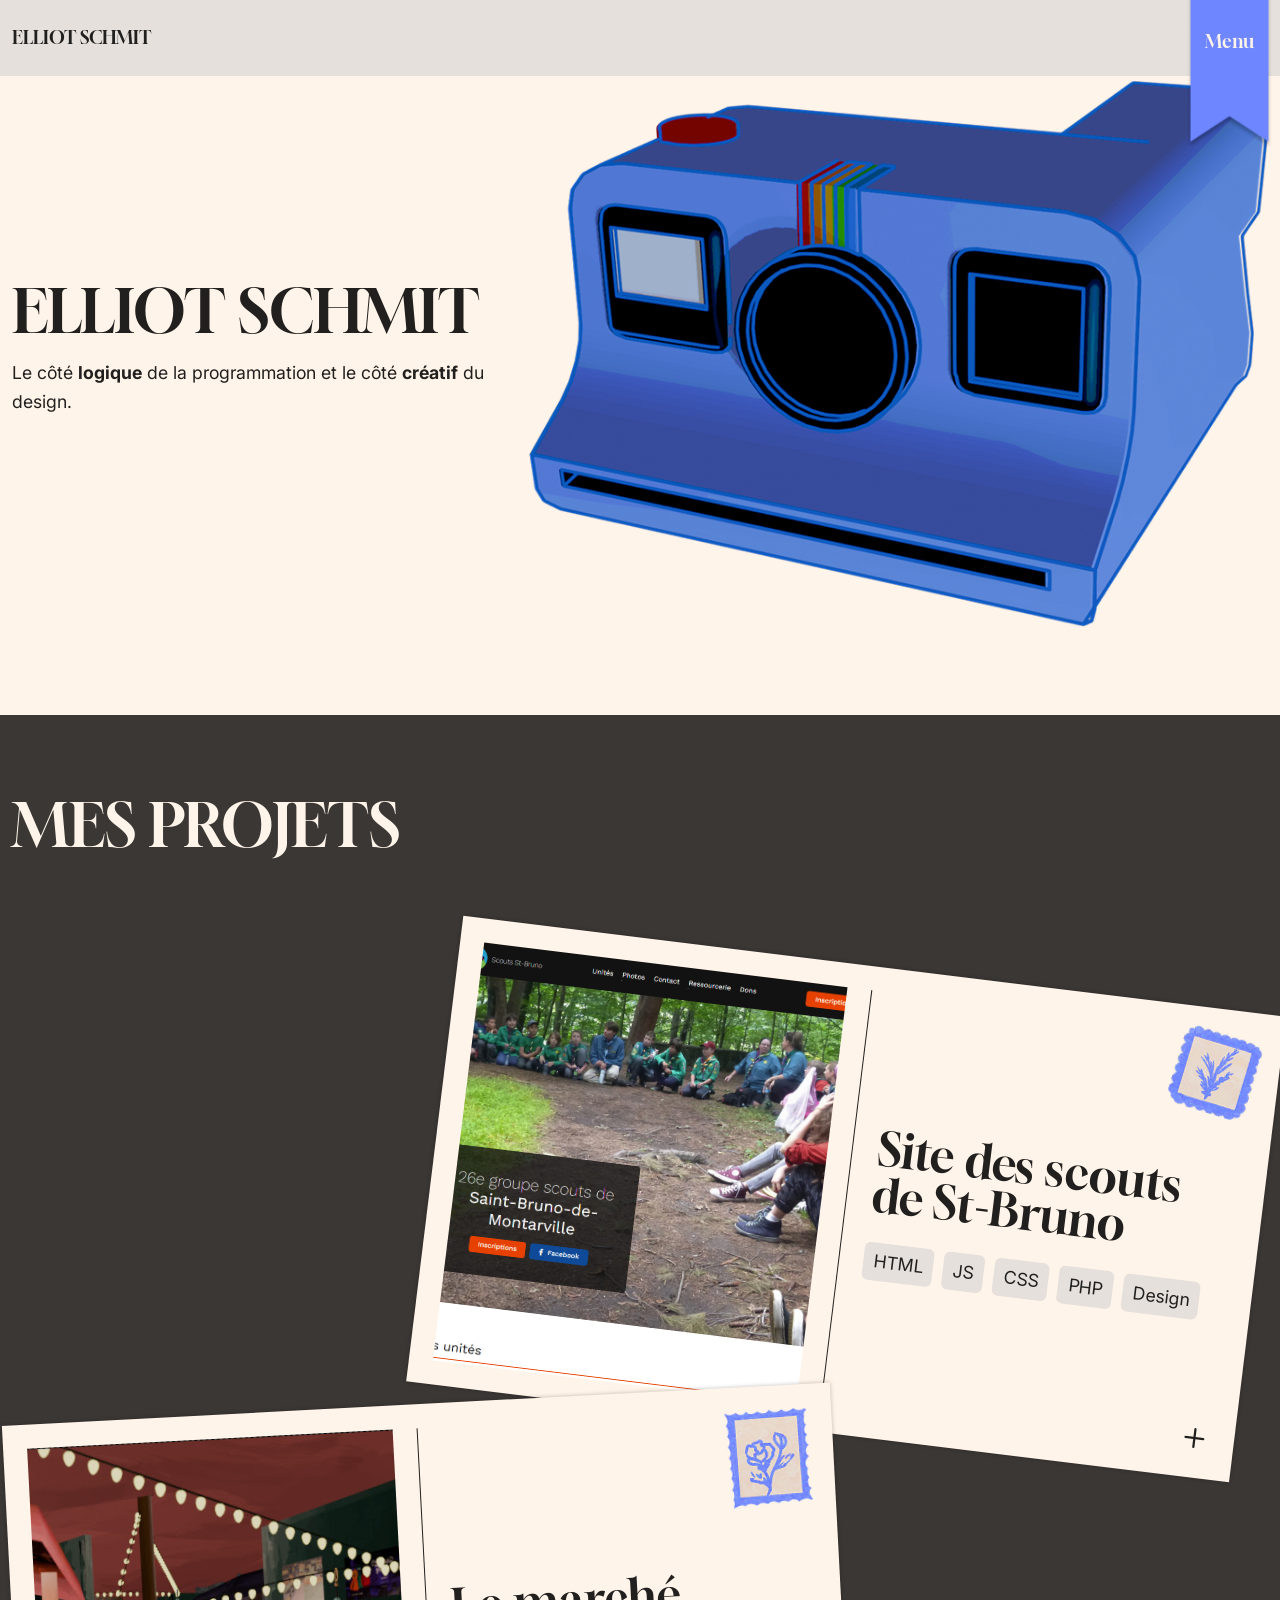
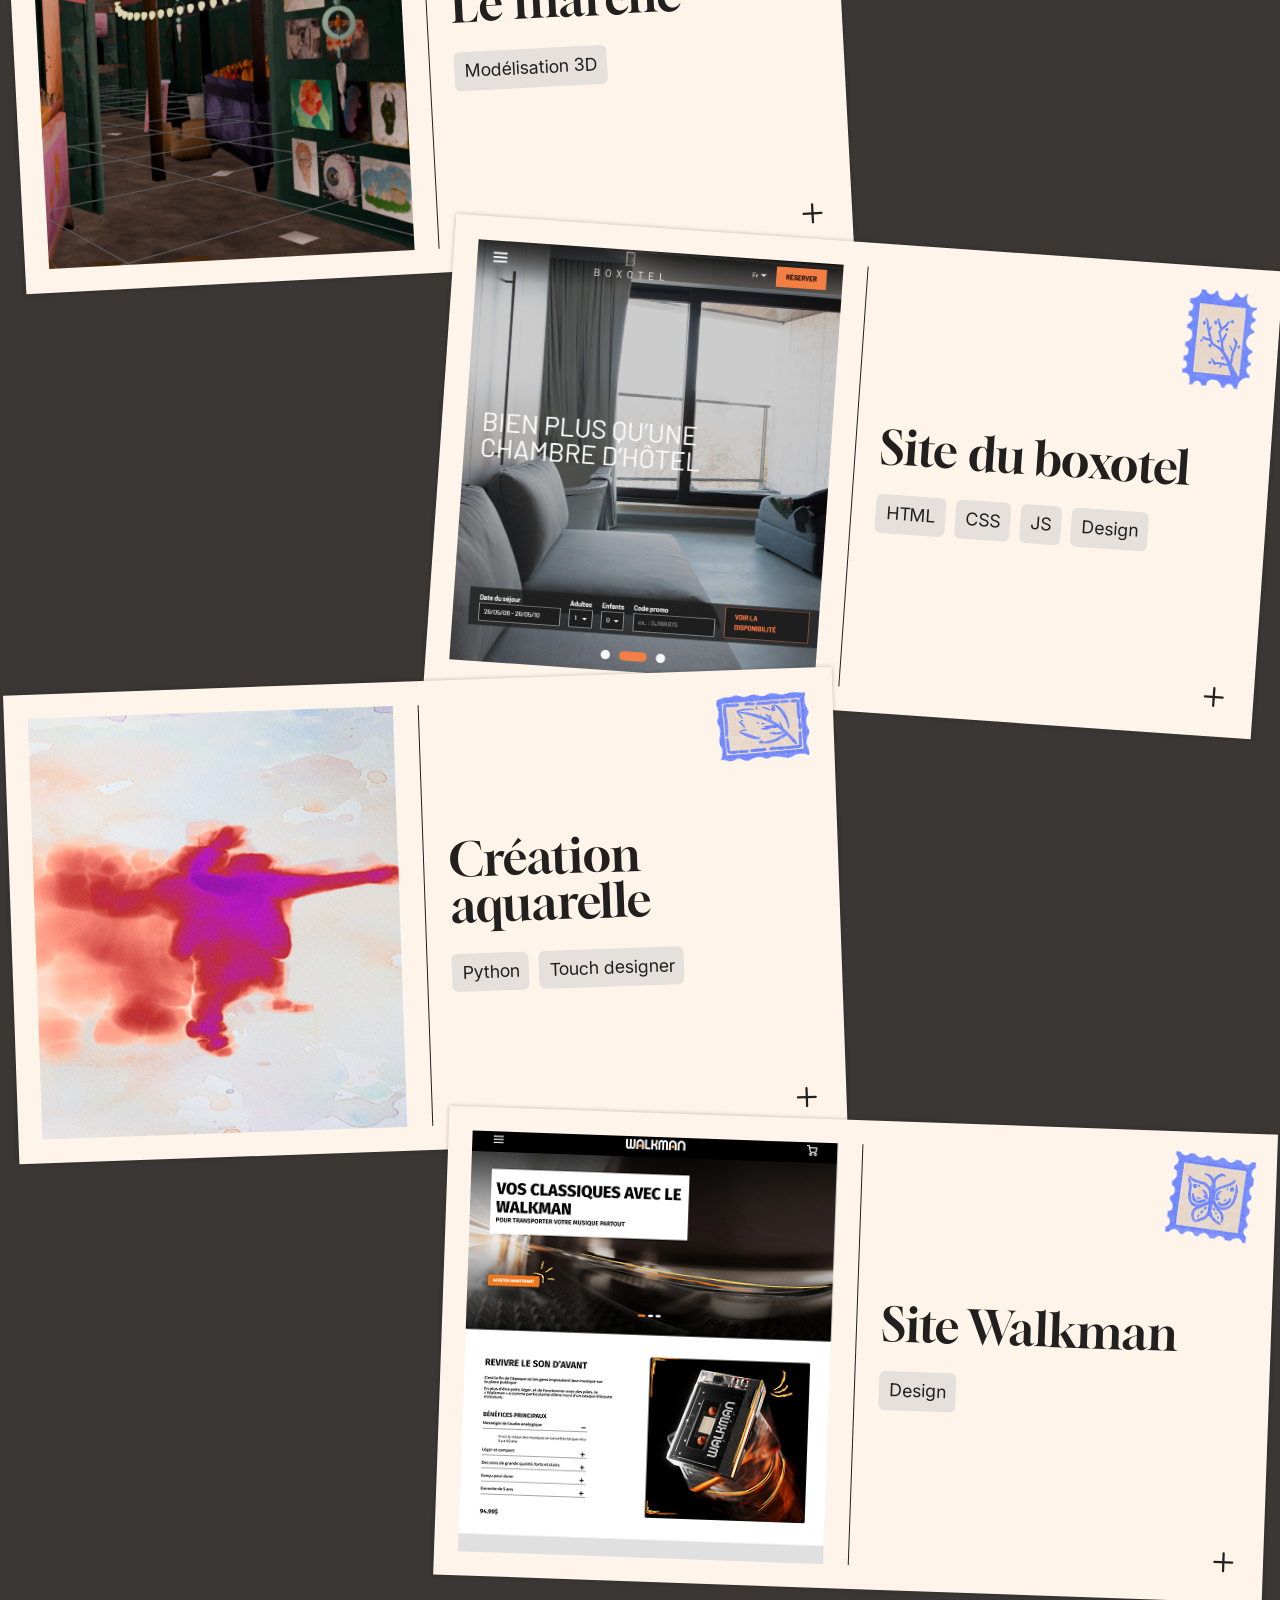
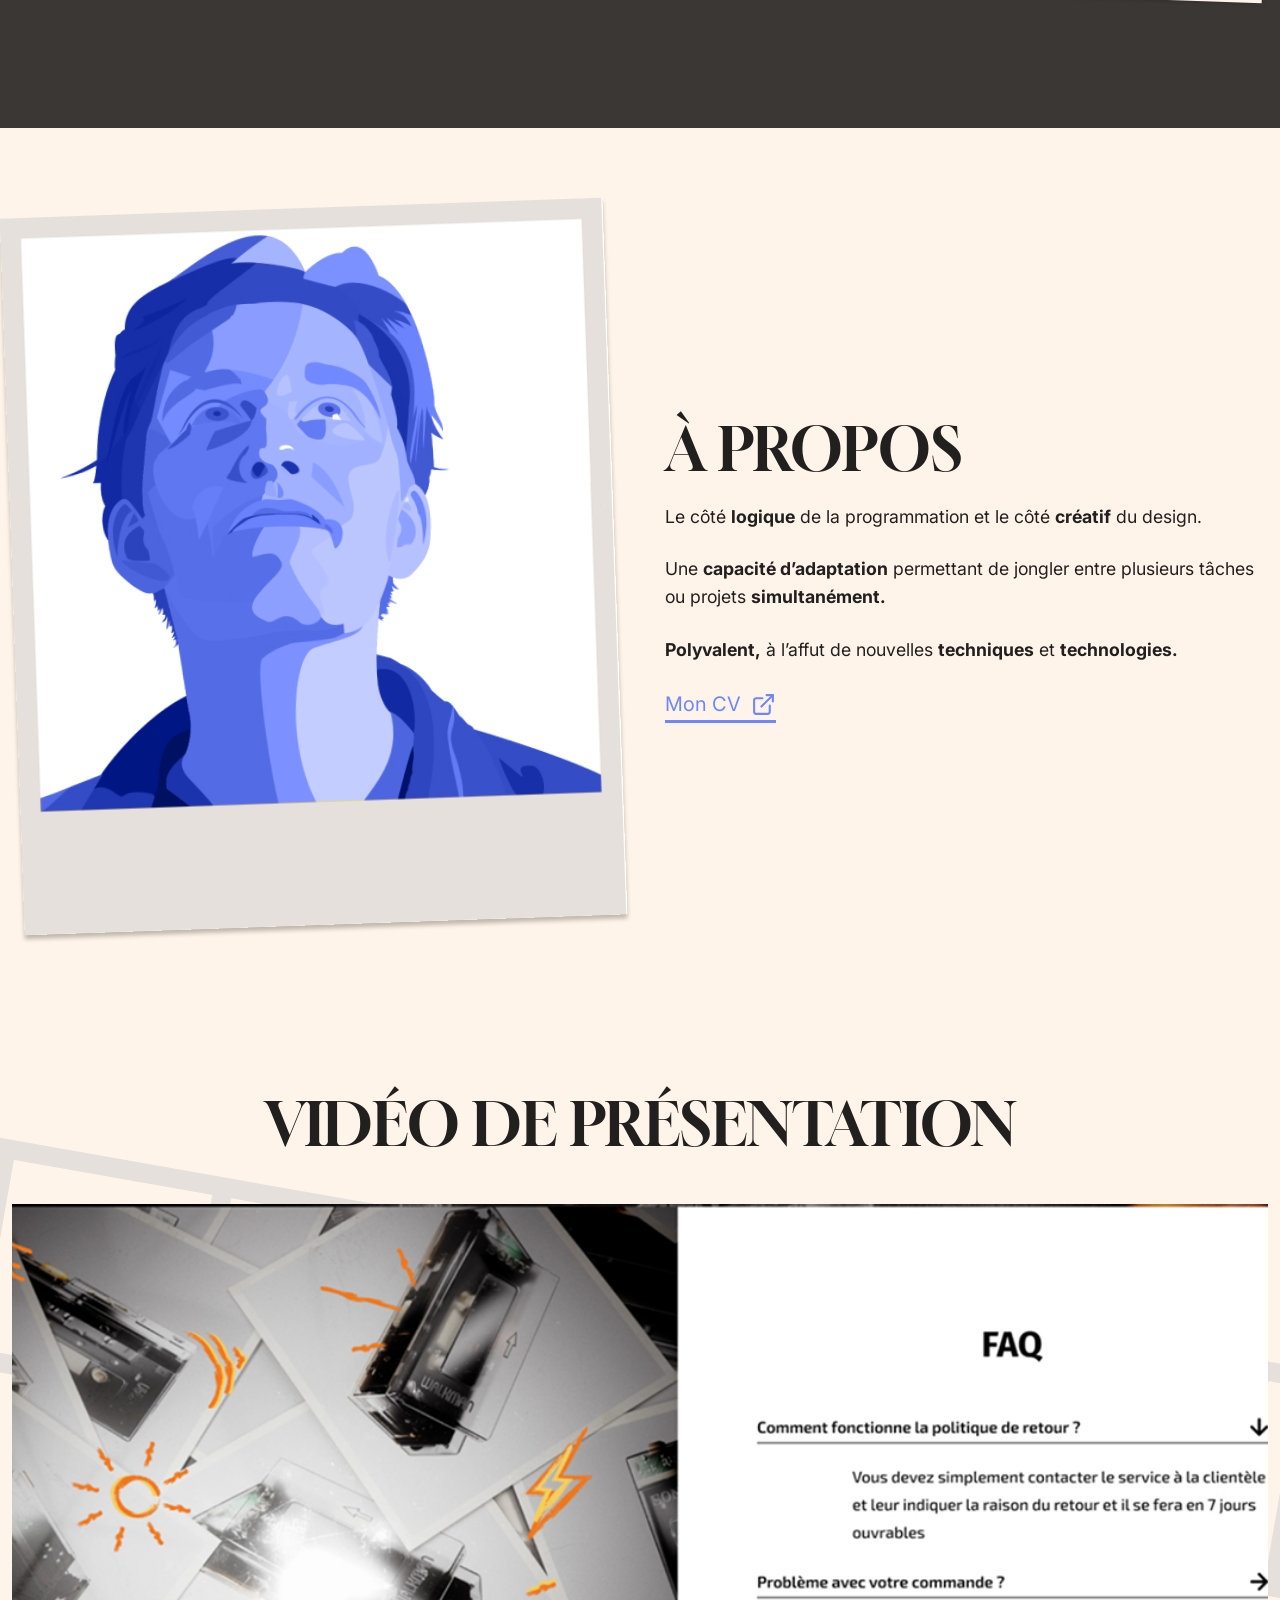
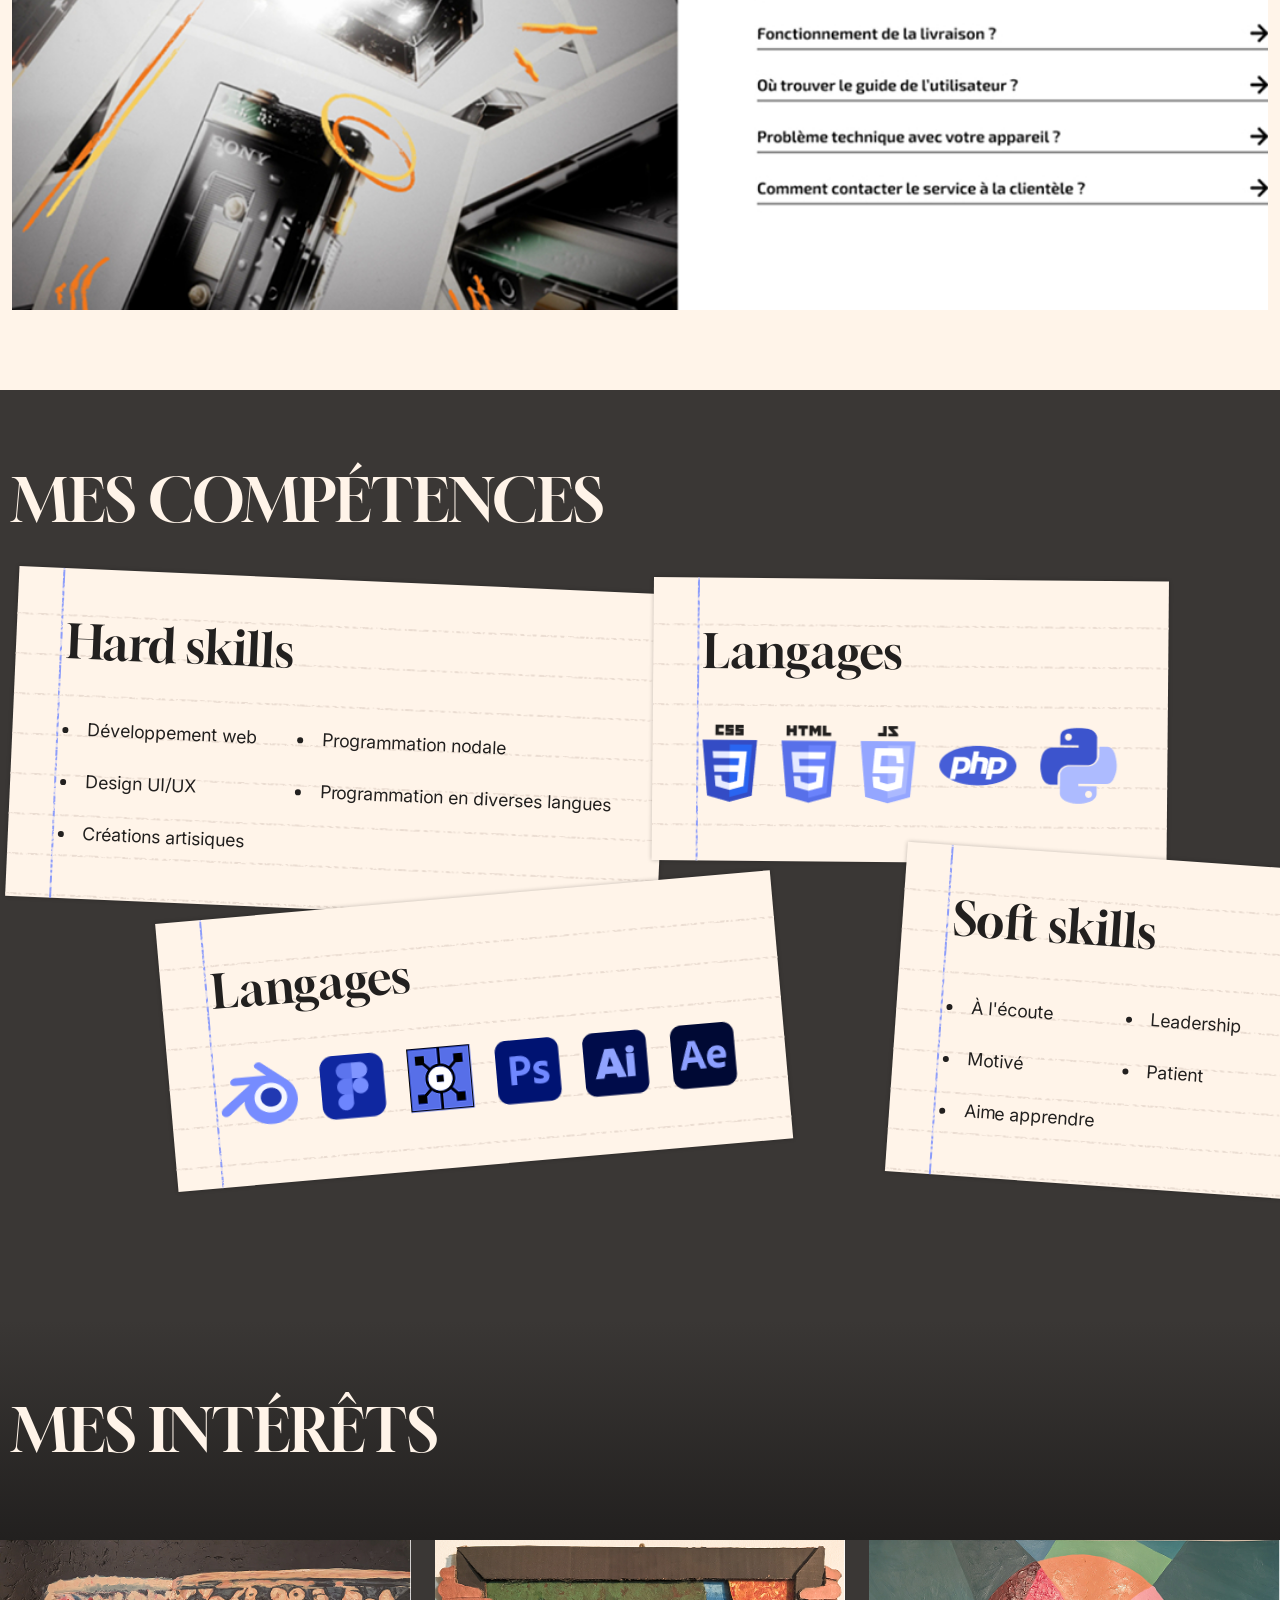
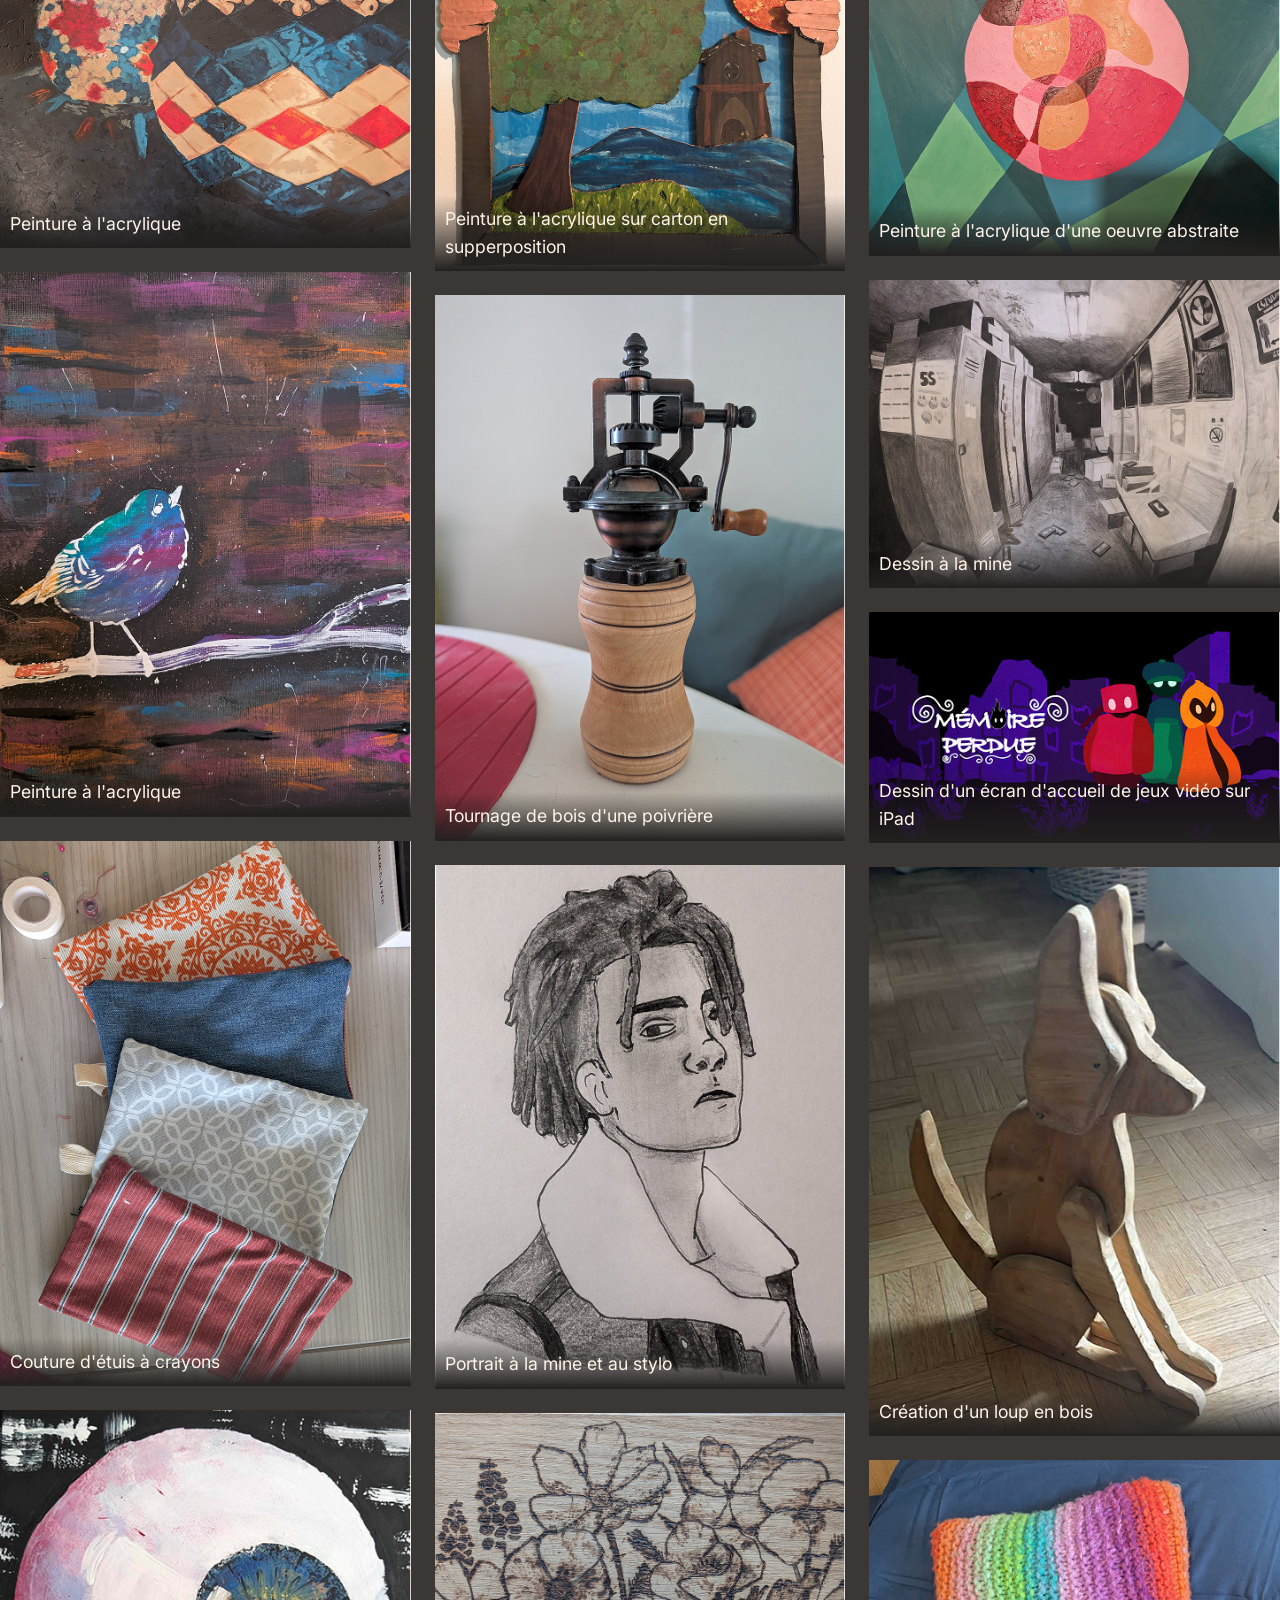
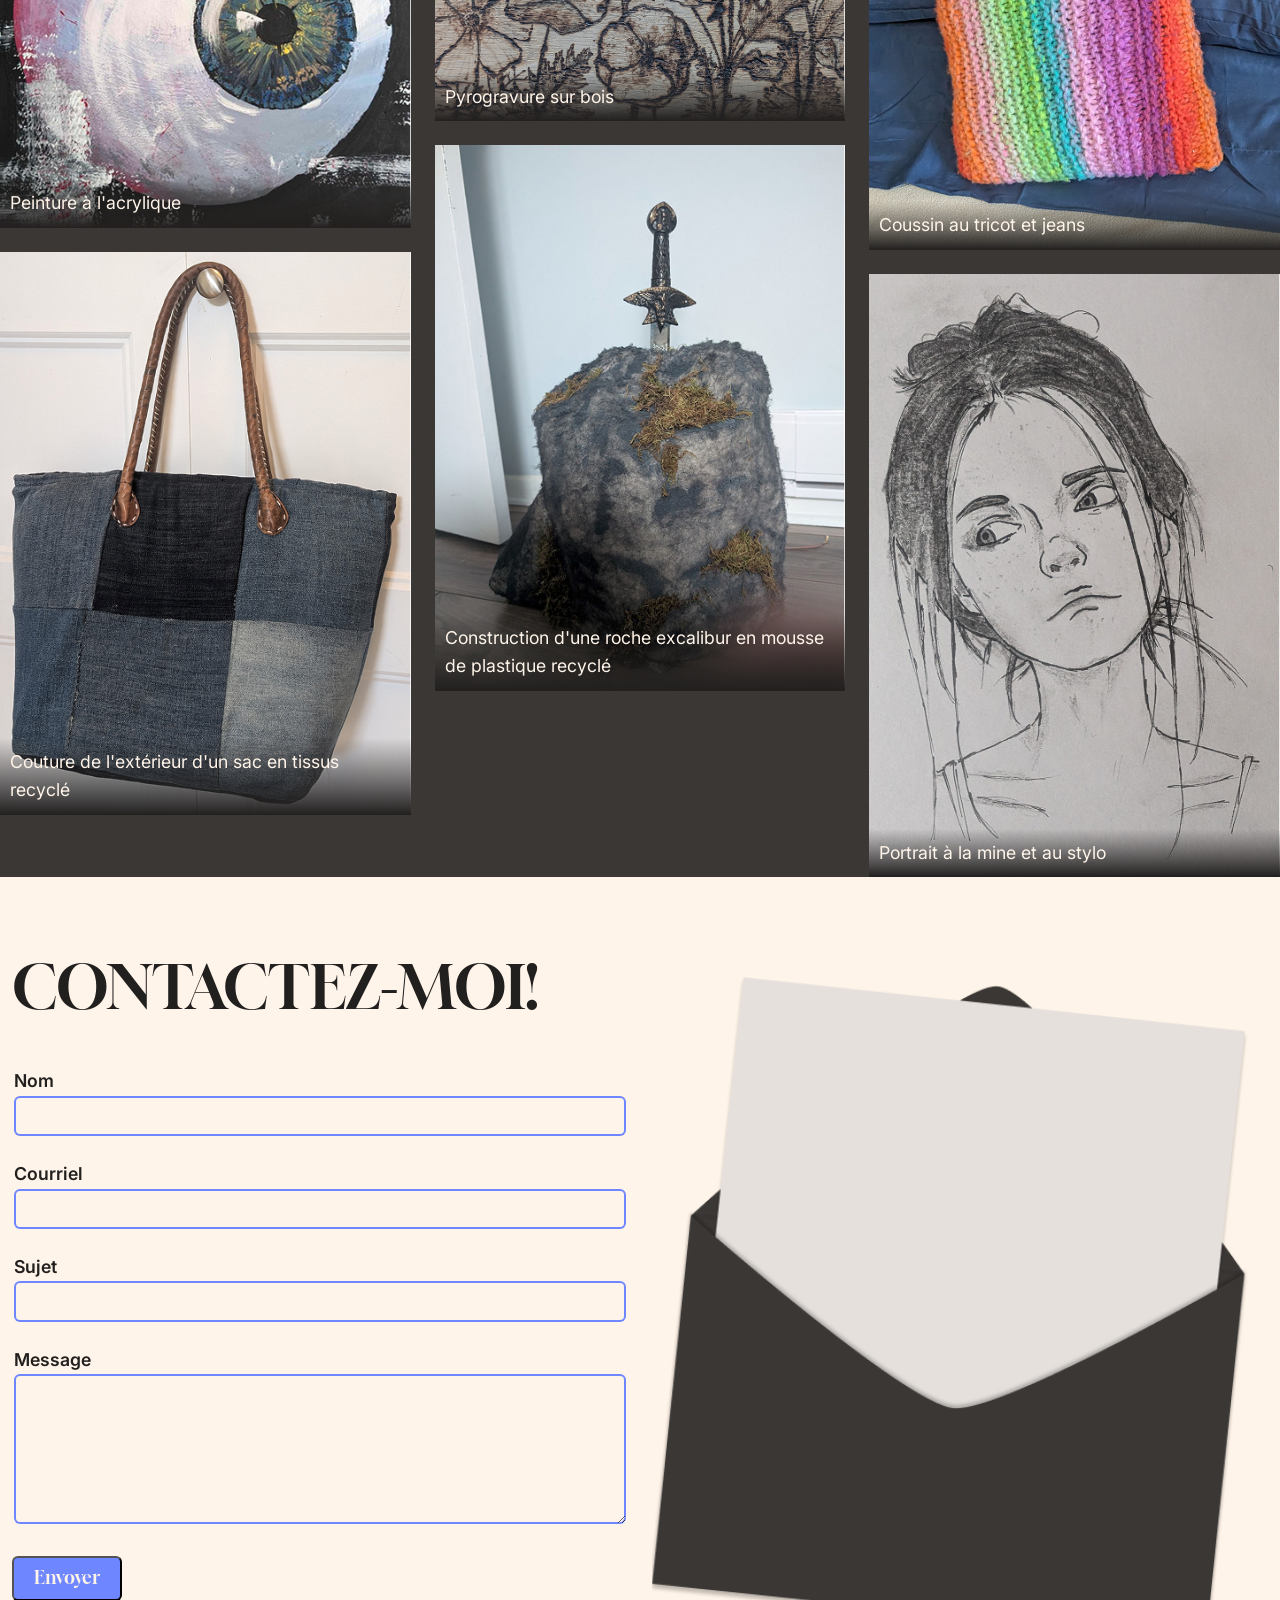
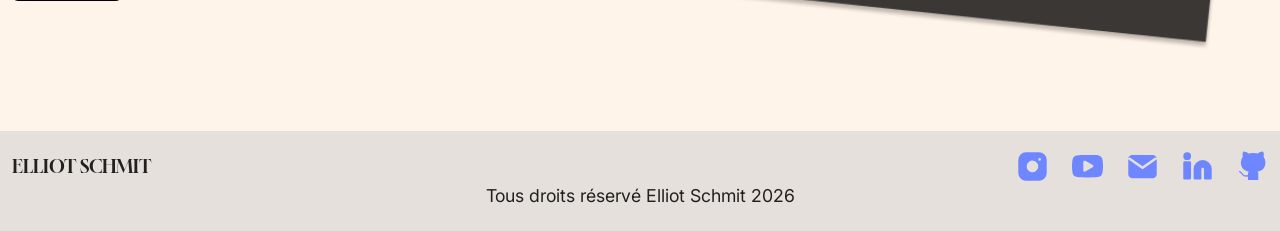
==== commit c96d38eb: "ajustements header" ====
--- a/index.html
+++ b/index.html
@@ -4,7 +4,7 @@
 <head>
     <meta charset="utf-8" />
     <meta name="viewport" content="width=device-width, initial-scale=1.0" />
-    <title>Elliot Schmit</title>
+    <title>Elliot Schmit - Porfolio</title>
 
     <link rel="stylesheet" href="styles/main.css" />
 
@@ -17,7 +17,7 @@
             <a href="index.html" class="logo">Elliot Schmit</a>
 
             <nav class="nav-primary">
-                <ul class="nav">
+                <ul class="nav js-nav">
                     <li>
                         <a href="index.html" class="nav-primary__item">Accueil</a>
                     </li>
--- a/styles/main.css
+++ b/styles/main.css
@@ -723,8 +723,11 @@
 }
 
 .header {
-  padding: var(--spacing-md);
+  padding: var(--spacing-md) 0;
   background: var(--color-bg-secondary);
+  position: fixed;
+  width: 100%;
+  z-index: 1;
 }
 .header .wrapper {
   position: relative;
@@ -740,6 +743,11 @@
   flex-direction: column;
   align-items: flex-end;
   z-index: 2;
+}
+.nav-primary a {
+  display: block;
+  height: 100%;
+  width: 100%;
 }
 .nav-primary .socials {
   list-style: none;
